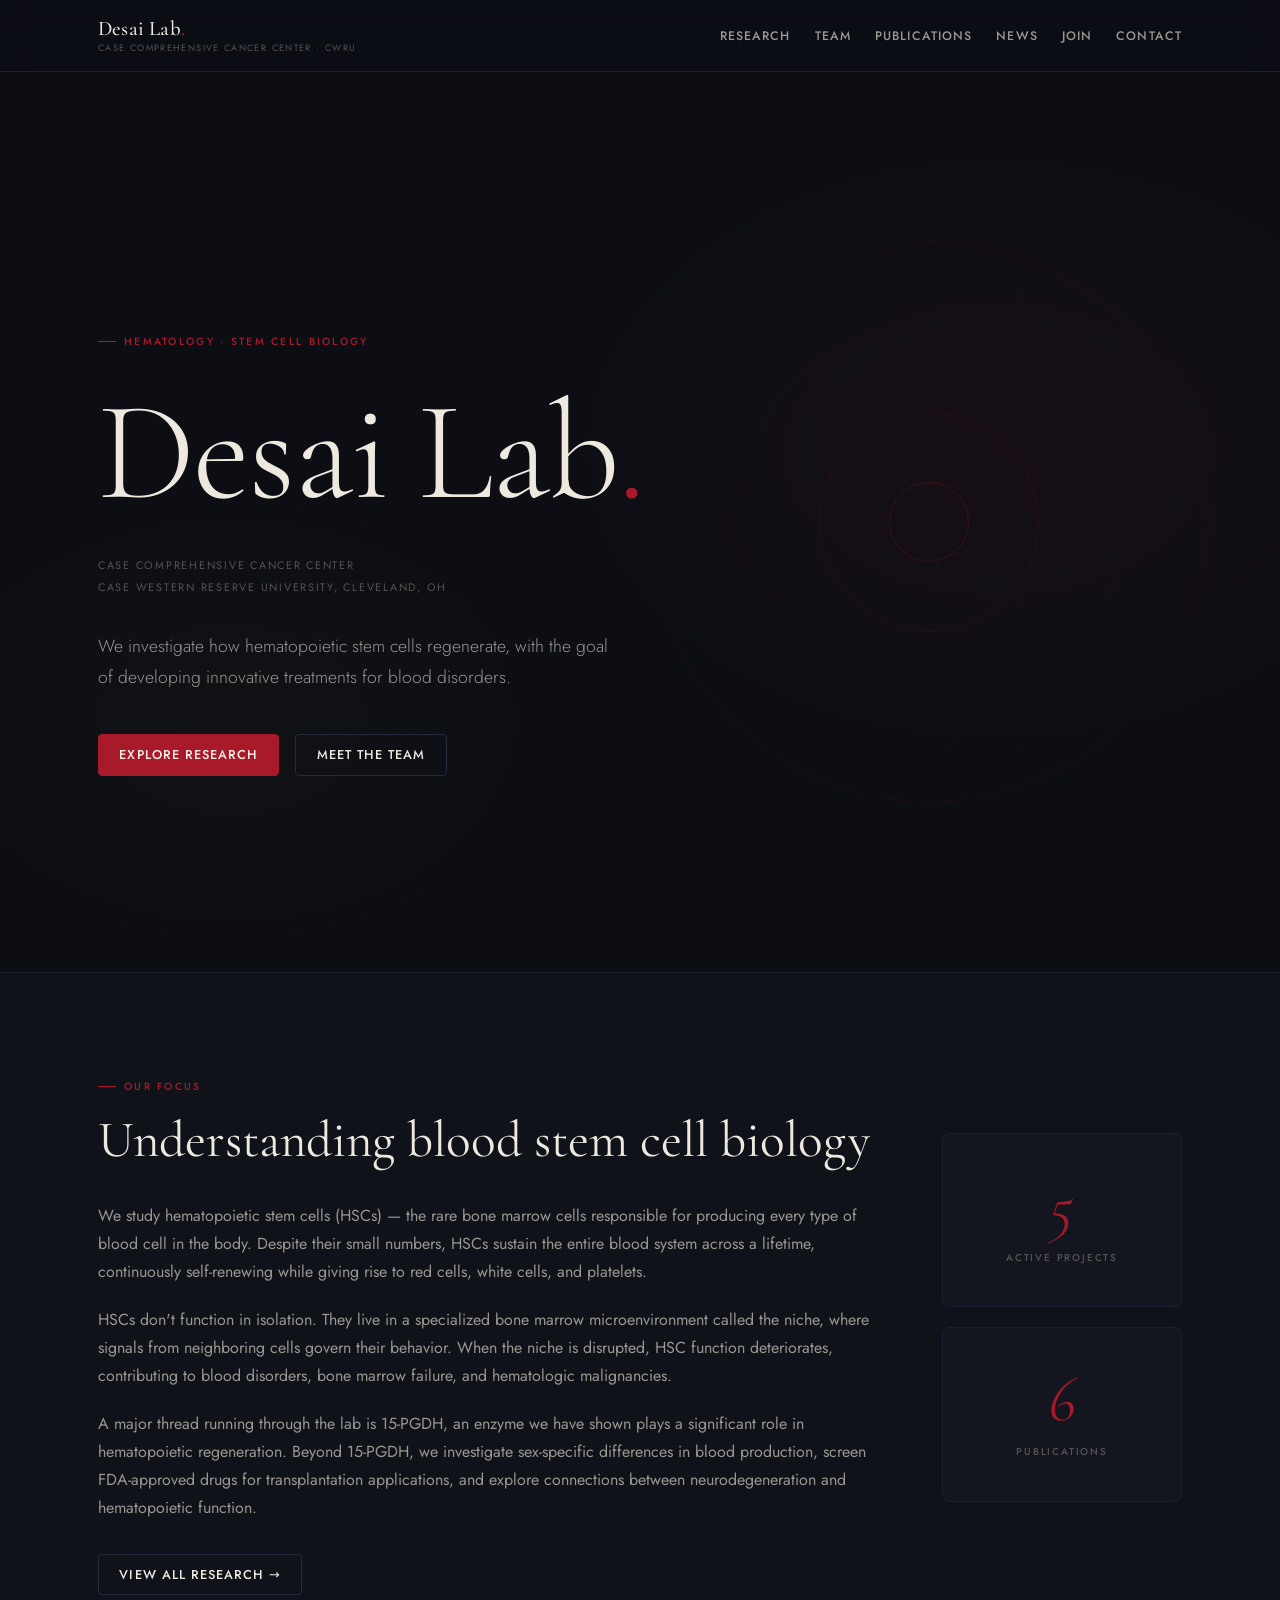
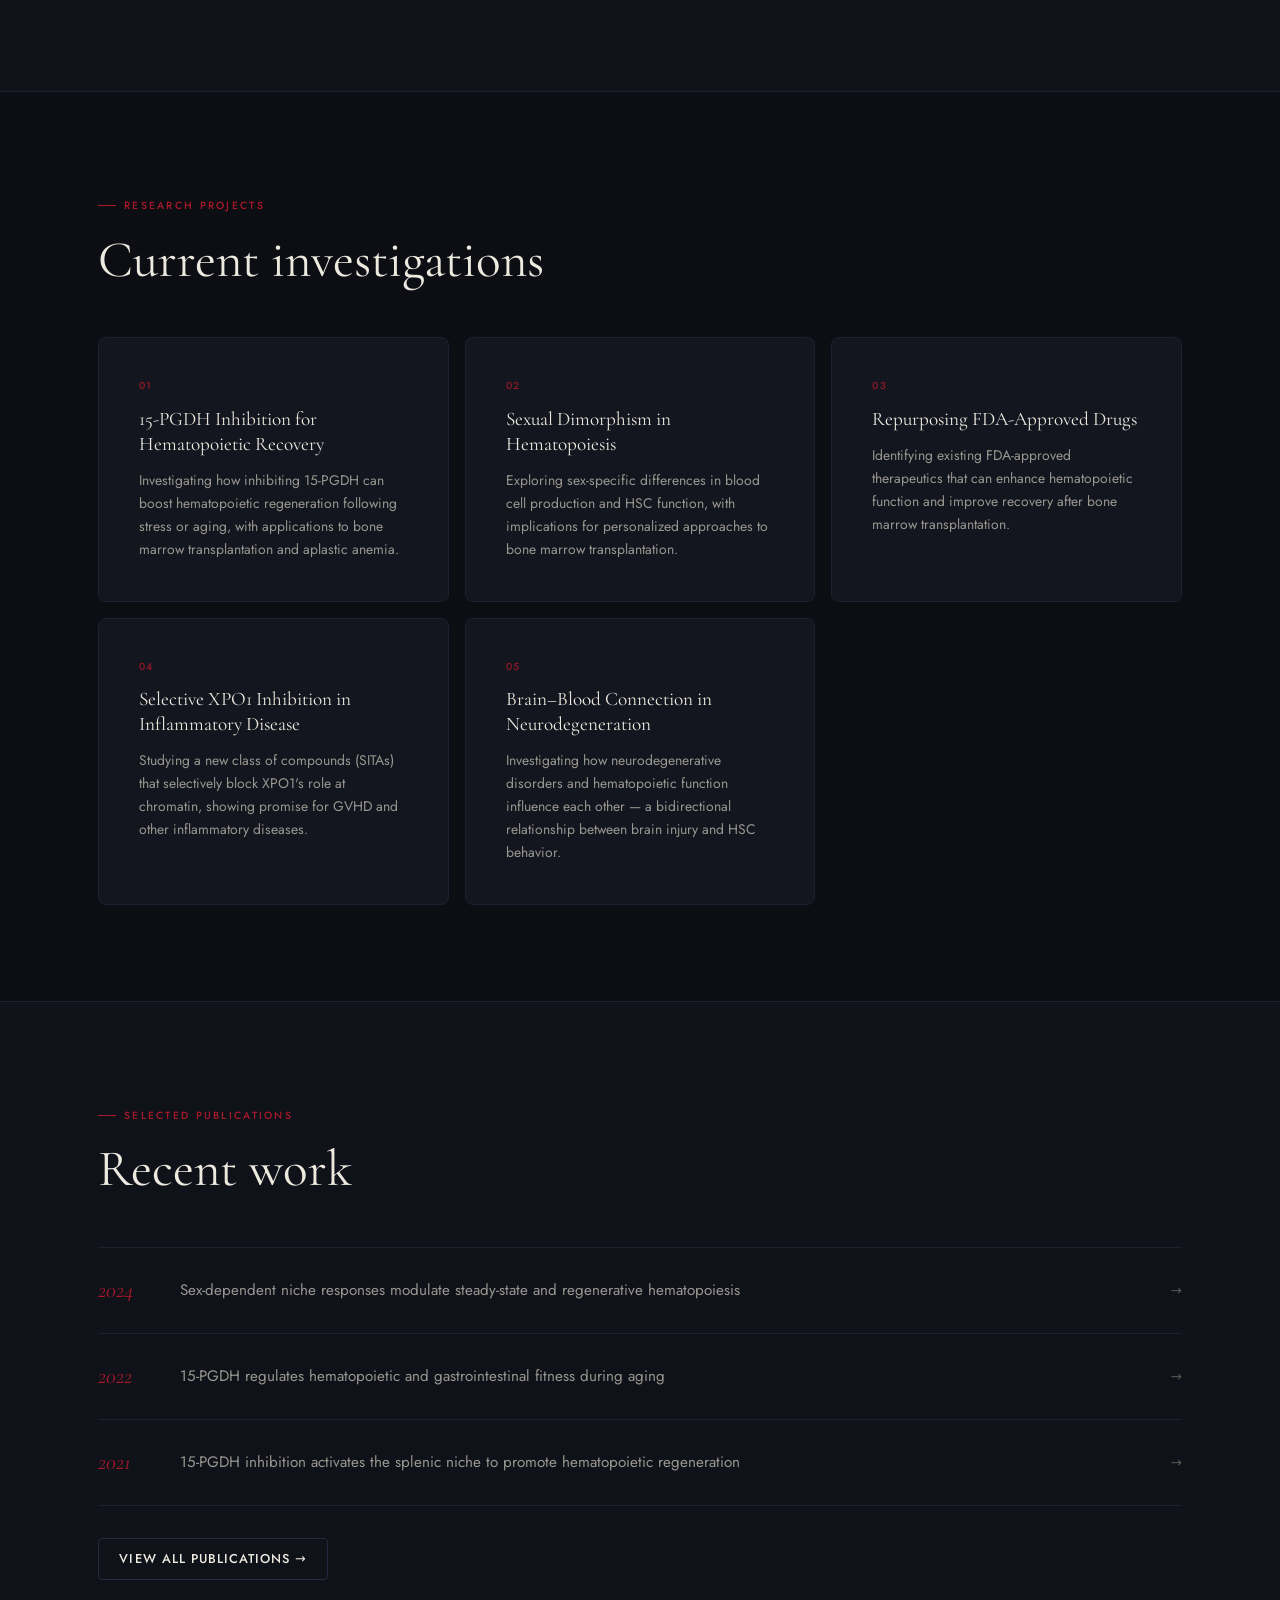
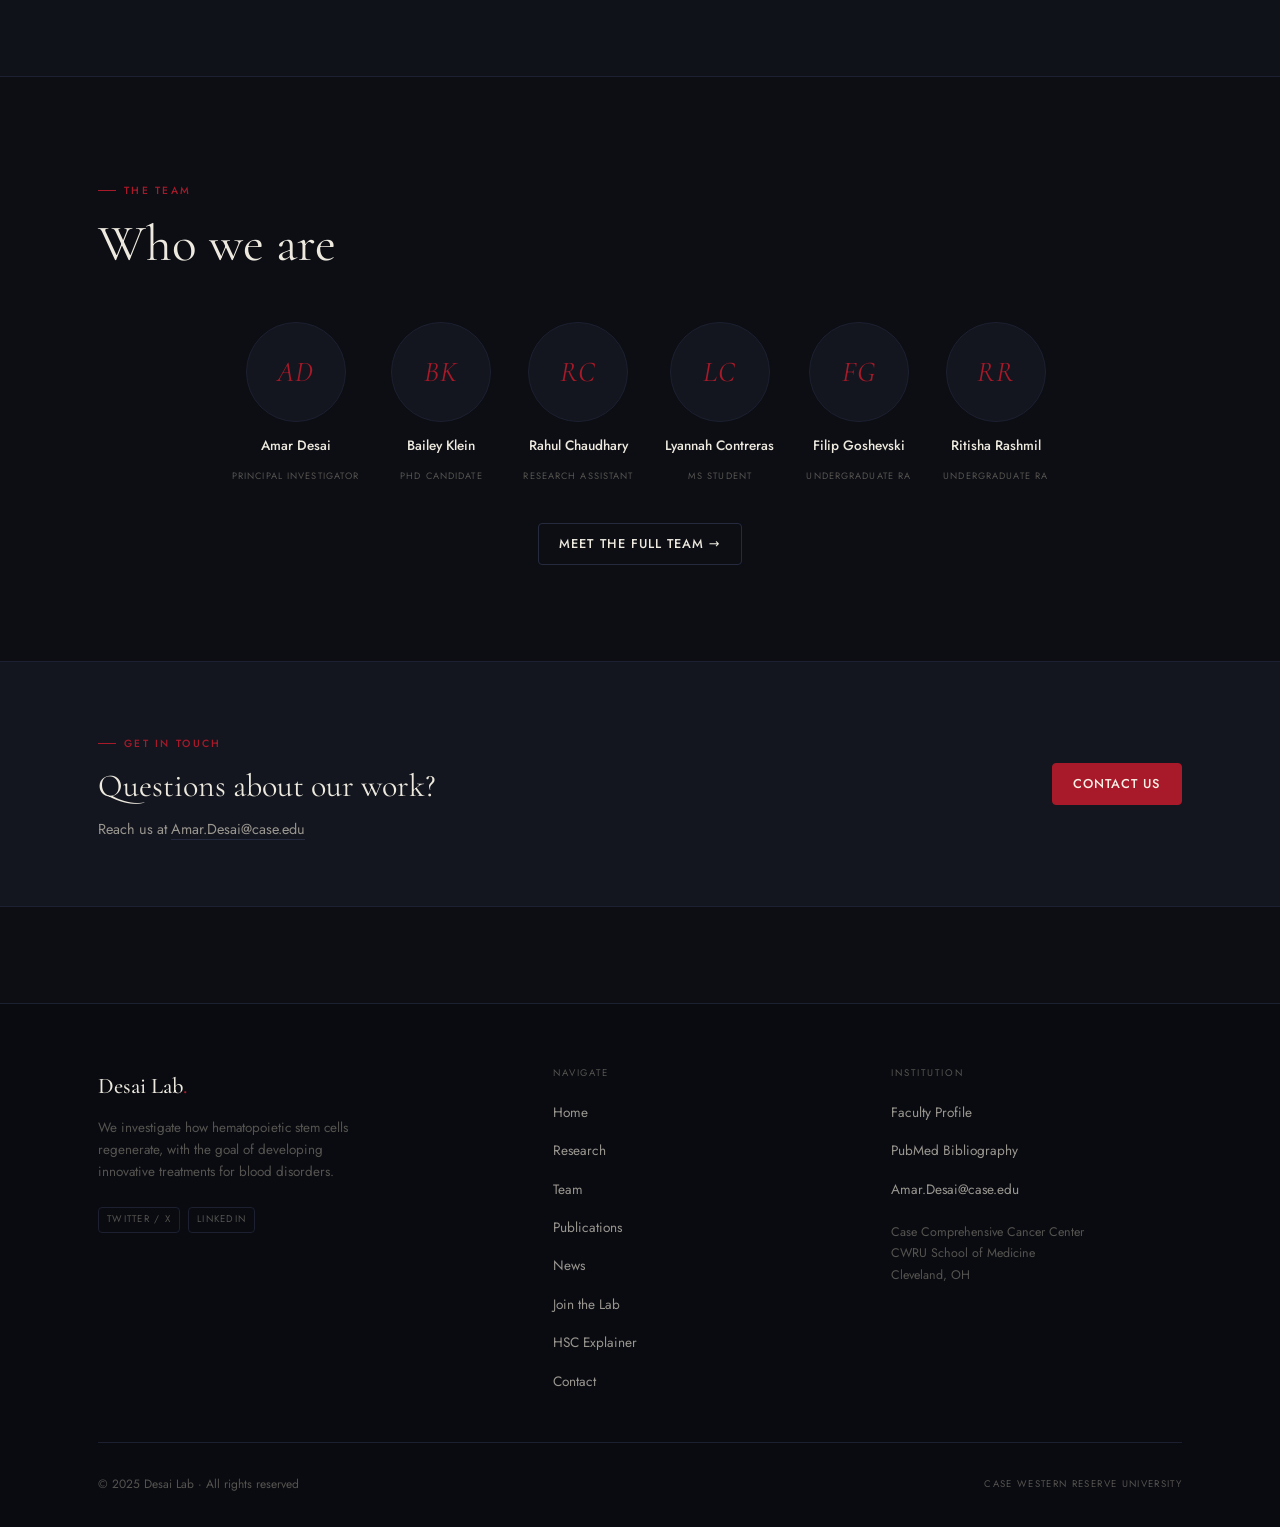
==== index.html @ 51223d7a "Add files via upload" ====
<!DOCTYPE html>
<html lang="en">
<head>
  <meta charset="UTF-8">
  <meta name="viewport" content="width=device-width, initial-scale=1.0">
  <title>Desai Lab — Case Western Reserve University</title>
  <meta name="description" content="We investigate how hematopoietic stem cells regenerate, with the goal of developing innovative treatments for blood disorders. Desai Lab, Case Western Reserve University.">
  <link rel="preconnect" href="https://fonts.googleapis.com">
  <link rel="preconnect" href="https://fonts.gstatic.com" crossorigin>
  <link rel="stylesheet" href="https://fonts.googleapis.com/css2?family=Cormorant+Garamond:ital,wght@0,300;0,400;0,500;0,600;1,300;1,400;1,600&family=Jost:wght@300;400;500;600&display=swap">
  <link rel="stylesheet" href="css/base.css">
  <link rel="stylesheet" href="css/layout.css">
  <link rel="stylesheet" href="css/home.css">
</head>
<body>

  <!-- NAVIGATION -->
  <nav class="nav" role="navigation" aria-label="Main navigation">
    <div class="nav-inner">
      <a href="index.html" class="nav-logo" aria-label="Desai Lab home">
        <span class="nav-logo-name">Desai Lab<span class="dot">.</span></span>
        <span class="nav-logo-sub">Case Comprehensive Cancer Center · CWRU</span>
      </a>
      <button class="nav-hamburger" aria-label="Toggle navigation menu" aria-expanded="false">
        <span></span>
        <span></span>
        <span></span>
      </button>
      <ul class="nav-menu" role="list">
        <li><a href="research.html" class="nav-link">Research</a></li>
        <li><a href="team.html" class="nav-link">Team</a></li>
        <li><a href="publications.html" class="nav-link">Publications</a></li>
        <li><a href="news.html" class="nav-link">News</a></li>
        <li><a href="join.html" class="nav-link">Join</a></li>
        <li><a href="contact.html" class="nav-link">Contact</a></li>
      </ul>
    </div>
  </nav>

  <main class="page-main">

    <!-- HERO -->
    <section class="hero" aria-label="Lab introduction">
      <div class="hero-rings" aria-hidden="true">
        <div class="hero-ring hero-ring--1"></div>
        <div class="hero-ring hero-ring--2"></div>
        <div class="hero-ring hero-ring--3"></div>
        <div class="hero-ring hero-ring--4"></div>
      </div>
      <div class="container">
        <div class="hero-content">
          <div class="hero-eyebrow">Hematology · Stem Cell Biology</div>
          <h1 class="hero-title">
            Desai Lab<span class="dot">.</span>
          </h1>
          <p class="hero-affil">
            Case Comprehensive Cancer Center<br>
            Case Western Reserve University, Cleveland, OH
          </p>
          <p class="hero-tagline">
            We investigate how hematopoietic stem cells regenerate, with the goal of developing innovative treatments for blood disorders.
          </p>
          <div class="hero-ctas">
            <a href="research.html" class="btn btn--primary">Explore Research</a>
            <a href="team.html" class="btn btn--ghost">Meet the Team</a>
          </div>
        </div>
      </div>
    </section>

    <!-- RESEARCH OVERVIEW -->
    <section class="section overview">
      <div class="container">
        <div class="overview-inner">
          <div class="overview-text">
            <div class="label reveal">Our Focus</div>
            <h2 class="reveal">Understanding blood stem cell biology</h2>
            <div class="overview-body">
              <p class="reveal">We study hematopoietic stem cells (HSCs) — the rare bone marrow cells responsible for producing every type of blood cell in the body. Despite their small numbers, HSCs sustain the entire blood system across a lifetime, continuously self-renewing while giving rise to red cells, white cells, and platelets.</p>
              <p class="reveal">HSCs don't function in isolation. They live in a specialized bone marrow microenvironment called the niche, where signals from neighboring cells govern their behavior. When the niche is disrupted, HSC function deteriorates, contributing to blood disorders, bone marrow failure, and hematologic malignancies.</p>
              <p class="reveal">A major thread running through the lab is 15-PGDH, an enzyme we have shown plays a significant role in hematopoietic regeneration. Beyond 15-PGDH, we investigate sex-specific differences in blood production, screen FDA-approved drugs for transplantation applications, and explore connections between neurodegeneration and hematopoietic function.</p>
            </div>
            <div class="overview-cta reveal">
              <a href="research.html" class="btn btn--ghost">View all research →</a>
            </div>
          </div>
          <div class="overview-stats">
            <div class="stat-block reveal">
              <span class="stat-num">5</span>
              <span class="stat-label">Active Projects</span>
            </div>
            <div class="stat-block reveal">
              <span class="stat-num">6</span>
              <span class="stat-label">Publications</span>
            </div>
          </div>
        </div>
      </div>
    </section>

    <!-- PROJECTS GRID -->
    <section class="section">
      <div class="container">
        <div class="section-head reveal">
          <div class="label">Research Projects</div>
          <h2>Current investigations</h2>
        </div>
        <div class="projects-grid reveal-stagger">
          <a href="research.html#project-1" class="card project-card reveal">
            <div class="num-label">01</div>
            <h3>15-PGDH Inhibition for Hematopoietic Recovery</h3>
            <p>Investigating how inhibiting 15-PGDH can boost hematopoietic regeneration following stress or aging, with applications to bone marrow transplantation and aplastic anemia.</p>
          </a>
          <a href="research.html#project-2" class="card project-card reveal">
            <div class="num-label">02</div>
            <h3>Sexual Dimorphism in Hematopoiesis</h3>
            <p>Exploring sex-specific differences in blood cell production and HSC function, with implications for personalized approaches to bone marrow transplantation.</p>
          </a>
          <a href="research.html#project-3" class="card project-card reveal">
            <div class="num-label">03</div>
            <h3>Repurposing FDA-Approved Drugs</h3>
            <p>Identifying existing FDA-approved therapeutics that can enhance hematopoietic function and improve recovery after bone marrow transplantation.</p>
          </a>
          <a href="research.html#project-4" class="card project-card reveal">
            <div class="num-label">04</div>
            <h3>Selective XPO1 Inhibition in Inflammatory Disease</h3>
            <p>Studying a new class of compounds (SITAs) that selectively block XPO1's role at chromatin, showing promise for GVHD and other inflammatory diseases.</p>
          </a>
          <a href="research.html#project-5" class="card project-card reveal">
            <div class="num-label">05</div>
            <h3>Brain–Blood Connection in Neurodegeneration</h3>
            <p>Investigating how neurodegenerative disorders and hematopoietic function influence each other — a bidirectional relationship between brain injury and HSC behavior.</p>
          </a>
        </div>
      </div>
    </section>

    <!-- PUBLICATIONS TEASER -->
    <section class="section pubs-teaser">
      <div class="container">
        <div class="section-head reveal">
          <div class="label">Selected Publications</div>
          <h2>Recent work</h2>
        </div>
        <div class="pub-list reveal">
          <a href="https://pubmed.ncbi.nlm.nih.gov/38848877/" class="pub-item" target="_blank" rel="noopener noreferrer">
            <span class="pub-year">2024</span>
            <span class="pub-title">Sex-dependent niche responses modulate steady-state and regenerative hematopoiesis</span>
            <span class="pub-arrow">→</span>
          </a>
          <a href="https://pubmed.ncbi.nlm.nih.gov/35587945/" class="pub-item" target="_blank" rel="noopener noreferrer">
            <span class="pub-year">2022</span>
            <span class="pub-title">15-PGDH regulates hematopoietic and gastrointestinal fitness during aging</span>
            <span class="pub-arrow">→</span>
          </a>
          <a href="https://pubmed.ncbi.nlm.nih.gov/33600377/" class="pub-item" target="_blank" rel="noopener noreferrer">
            <span class="pub-year">2021</span>
            <span class="pub-title">15-PGDH inhibition activates the splenic niche to promote hematopoietic regeneration</span>
            <span class="pub-arrow">→</span>
          </a>
        </div>
        <div class="pubs-footer reveal">
          <a href="publications.html" class="btn btn--ghost">View all publications →</a>
        </div>
      </div>
    </section>

    <!-- TEAM PREVIEW -->
    <section class="section">
      <div class="container">
        <div class="section-head reveal">
          <div class="label">The Team</div>
          <h2>Who we are</h2>
        </div>
        <div class="team-avatars reveal-stagger">
          <a href="team.html" class="team-avatar-item reveal">
            <div class="avatar avatar--md">
              <img src="images/amar_desai_headshot.jpg" alt="Amar Desai" class="avatar-img" loading="lazy">
              <span class="avatar-fallback">AD</span>
            </div>
            <span class="team-avatar-name">Amar Desai</span>
            <span class="team-avatar-role">Principal Investigator</span>
          </a>
          <a href="team.html" class="team-avatar-item reveal">
            <div class="avatar avatar--md">
              <img src="images/bailey_klein_headshot.jpg" alt="Bailey Klein" class="avatar-img" loading="lazy">
              <span class="avatar-fallback">BK</span>
            </div>
            <span class="team-avatar-name">Bailey Klein</span>
            <span class="team-avatar-role">PhD Candidate</span>
          </a>
          <a href="team.html" class="team-avatar-item reveal">
            <div class="avatar avatar--md">
              <img src="images/rahul_chaudhary_headshot.jpg" alt="Rahul Chaudhary" class="avatar-img" loading="lazy">
              <span class="avatar-fallback">RC</span>
            </div>
            <span class="team-avatar-name">Rahul Chaudhary</span>
            <span class="team-avatar-role">Research Assistant</span>
          </a>
          <a href="team.html" class="team-avatar-item reveal">
            <div class="avatar avatar--md">
              <img src="images/lyannah_contreras_headshot.jpg" alt="Lyannah Contreras" class="avatar-img" loading="lazy">
              <span class="avatar-fallback">LC</span>
            </div>
            <span class="team-avatar-name">Lyannah Contreras</span>
            <span class="team-avatar-role">MS Student</span>
          </a>
          <a href="team.html" class="team-avatar-item reveal">
            <div class="avatar avatar--md">
              <img src="images/filip_goshevski_headshot.jpg" alt="Filip Goshevski" class="avatar-img" loading="lazy">
              <span class="avatar-fallback">FG</span>
            </div>
            <span class="team-avatar-name">Filip Goshevski</span>
            <span class="team-avatar-role">Undergraduate RA</span>
          </a>
          <a href="team.html" class="team-avatar-item reveal">
            <div class="avatar avatar--md">
              <img src="images/ritisha_rashmil_headshot.jpg" alt="Ritisha Rashmil" class="avatar-img" loading="lazy">
              <span class="avatar-fallback">RR</span>
            </div>
            <span class="team-avatar-name">Ritisha Rashmil</span>
            <span class="team-avatar-role">Undergraduate RA</span>
          </a>
        </div>
        <div class="team-footer reveal">
          <a href="team.html" class="btn btn--ghost">Meet the full team →</a>
        </div>
      </div>
    </section>

    <!-- CONTACT STRIP -->
    <section class="contact-strip">
      <div class="container">
        <div class="contact-strip-inner reveal">
          <div class="contact-strip-text">
            <div class="label">Get in Touch</div>
            <h3>Questions about our work?</h3>
            <p>Reach us at <a href="mailto:Amar.Desai@case.edu" class="link">Amar.Desai@case.edu</a></p>
          </div>
          <a href="contact.html" class="btn btn--primary">Contact Us</a>
        </div>
      </div>
    </section>

  </main>

  <!-- FOOTER -->
  <footer class="footer">
    <div class="container">
      <div class="footer-grid">
        <div>
          <div class="footer-logo-name">Desai Lab<span class="dot">.</span></div>
          <p class="footer-tagline">We investigate how hematopoietic stem cells regenerate, with the goal of developing innovative treatments for blood disorders.</p>
          <div class="footer-social">
            <a href="https://twitter.com/desailabcwru" class="social-btn" target="_blank" rel="noopener noreferrer">Twitter / X</a>
            <a href="https://www.linkedin.com/in/amar-desai1986/" class="social-btn" target="_blank" rel="noopener noreferrer">LinkedIn</a>
          </div>
        </div>
        <div class="footer-section">
          <h4>Navigate</h4>
          <ul class="footer-links">
            <li><a href="index.html" class="footer-link">Home</a></li>
            <li><a href="research.html" class="footer-link">Research</a></li>
            <li><a href="team.html" class="footer-link">Team</a></li>
            <li><a href="publications.html" class="footer-link">Publications</a></li>
            <li><a href="news.html" class="footer-link">News</a></li>
            <li><a href="join.html" class="footer-link">Join the Lab</a></li>
            <li><a href="hsc-explainer.html" class="footer-link">HSC Explainer</a></li>
            <li><a href="contact.html" class="footer-link">Contact</a></li>
          </ul>
        </div>
        <div class="footer-section">
          <h4>Institution</h4>
          <ul class="footer-links">
            <li><a href="https://case.edu/cancer/members/member-directory/amar-desai" class="footer-link" target="_blank" rel="noopener noreferrer">Faculty Profile</a></li>
            <li><a href="https://www.ncbi.nlm.nih.gov/myncbi/amar.desai.1/bibliography/public/" class="footer-link" target="_blank" rel="noopener noreferrer">PubMed Bibliography</a></li>
            <li><a href="mailto:Amar.Desai@case.edu" class="footer-link">Amar.Desai@case.edu</a></li>
          </ul>
          <address class="footer-address">
            Case Comprehensive Cancer Center<br>
            CWRU School of Medicine<br>
            Cleveland, OH
          </address>
        </div>
      </div>
      <div class="footer-bottom">
        <span class="footer-copy">© 2025 Desai Lab · All rights reserved</span>
        <span class="footer-cwru">Case Western Reserve University</span>
      </div>
    </div>
  </footer>

  <script src="js/nav.js"></script>
  <script src="js/animations.js"></script>
</body>
</html>
---- css/base.css ----
/*
 * base.css — Design tokens, reset, typography, shared components
 * Desai Lab · Case Western Reserve University
 */

/* ===== DESIGN TOKENS ===== */

:root {
  /* Backgrounds */
  --bg:              #0C0E14;
  --bg-alt:          #0F1219;
  --bg-card:         #13161E;
  --bg-card-hover:   #171B26;

  /* Borders */
  --border:          #1C2030;
  --border-mid:      #252A3E;
  --border-light:    rgba(255, 255, 255, 0.05);

  /* Accent: deep crimson */
  --accent:          #A8192A;
  --accent-bright:   #C2243A;
  --accent-dim:      rgba(168, 25, 42, 0.10);
  --accent-glow:     rgba(168, 25, 42, 0.18);

  /* Secondary: warm gold */
  --gold:            #B89045;
  --gold-dim:        rgba(184, 144, 69, 0.10);

  /* Text */
  --text:            #EDE9DF;
  --text-secondary:  #9A9690;
  --text-muted:      #565450;
  --text-on-accent:  #FAF0E6;

  /* Typography */
  --font-display: 'Cormorant Garamond', 'Georgia', serif;
  --font-body:    'Jost', system-ui, -apple-system, sans-serif;
  --font-mono:    'Jost', system-ui, -apple-system, sans-serif;

  /* Spacing scale */
  --sp-1:  0.25rem;
  --sp-2:  0.5rem;
  --sp-3:  0.75rem;
  --sp-4:  1rem;
  --sp-5:  1.25rem;
  --sp-6:  1.5rem;
  --sp-8:  2rem;
  --sp-10: 2.5rem;
  --sp-12: 3rem;
  --sp-16: 4rem;
  --sp-20: 5rem;
  --sp-24: 6rem;
  --sp-32: 8rem;

  /* Layout */
  --nav-h:        72px;
  --max-w:        1180px;
  --max-w-narrow: 800px;
  --max-w-text:   680px;
  --side-pad:     clamp(1.25rem, 5vw, 3rem);

  /* Radii */
  --r-sm: 4px;
  --r:    8px;
  --r-lg: 16px;

  /* Transitions */
  --ease:      0.22s cubic-bezier(0.4, 0, 0.2, 1);
  --ease-slow: 0.48s cubic-bezier(0.4, 0, 0.2, 1);
}


/* ===== CSS RESET ===== */

*, *::before, *::after {
  box-sizing: border-box;
  margin: 0;
  padding: 0;
}

html {
  font-size: 16px;
  -webkit-text-size-adjust: 100%;
  scroll-behavior: smooth;
}

body {
  font-family: var(--font-body);
  font-weight: 400;
  font-size: 1rem;
  line-height: 1.65;
  color: var(--text);
  background-color: var(--bg);
  -webkit-font-smoothing: antialiased;
  -moz-osx-font-smoothing: grayscale;
  overflow-x: hidden;
}

body.nav-open {
  overflow: hidden;
}

img {
  max-width: 100%;
  display: block;
}

a {
  color: inherit;
  text-decoration: none;
}

ul, ol {
  list-style: none;
}

button {
  font-family: inherit;
  border: none;
  background: none;
  cursor: pointer;
}


/* ===== TYPOGRAPHY ===== */

h1, h2, h3, h4, h5, h6 {
  font-family: var(--font-display);
  font-weight: 400;
  line-height: 1.15;
  color: var(--text);
}

p {
  line-height: 1.75;
  color: var(--text-secondary);
}

strong {
  color: var(--text);
  font-weight: 600;
}

:focus-visible {
  outline: 2px solid var(--accent);
  outline-offset: 3px;
  border-radius: var(--r-sm);
}


/* ===== LAYOUT ===== */

.container {
  width: 100%;
  max-width: var(--max-w);
  margin: 0 auto;
  padding: 0 var(--side-pad);
}

.container--narrow {
  max-width: var(--max-w-narrow);
}

.container--text {
  max-width: var(--max-w-text);
}

.page-main {
  padding-top: var(--nav-h);
}

.section {
  padding: var(--sp-24) 0;
}

.section--sm {
  padding: var(--sp-16) 0;
}

.section--lg {
  padding: var(--sp-32) 0;
}

.section-head {
  margin-bottom: var(--sp-12);
}

.section-head h2 {
  font-size: clamp(2rem, 4.5vw, 3.2rem);
  margin-bottom: var(--sp-4);
}

.section-head p {
  font-size: 1.05rem;
  max-width: var(--max-w-text);
}

.divider {
  width: 100%;
  height: 1px;
  background: var(--border);
}


/* ===== SHARED COMPONENTS ===== */

/* Section label (uppercase category tag) */
.label {
  display: inline-flex;
  align-items: center;
  gap: var(--sp-2);
  font-family: var(--font-body);
  font-size: 0.65rem;
  font-weight: 500;
  letter-spacing: 0.22em;
  text-transform: uppercase;
  color: var(--accent);
  margin-bottom: var(--sp-4);
}

.label::before {
  content: '';
  display: inline-block;
  width: 18px;
  height: 1px;
  background: currentColor;
  flex-shrink: 0;
}

/* Numeric label (01, 02 ...) */
.num-label {
  font-family: var(--font-body);
  font-size: 0.63rem;
  font-weight: 500;
  letter-spacing: 0.12em;
  color: var(--accent);
  margin-bottom: var(--sp-3);
  opacity: 0.85;
}

/* Buttons */
.btn {
  display: inline-flex;
  align-items: center;
  gap: var(--sp-2);
  padding: 0.72em 1.6em;
  font-family: var(--font-body);
  font-size: 0.8rem;
  font-weight: 500;
  letter-spacing: 0.08em;
  text-transform: uppercase;
  border-radius: var(--r-sm);
  transition: all var(--ease);
  white-space: nowrap;
  cursor: pointer;
  border: 1px solid transparent;
}

.btn--primary {
  background: var(--accent);
  color: var(--text-on-accent);
  border-color: var(--accent);
}

.btn--primary:hover {
  background: var(--accent-bright);
  border-color: var(--accent-bright);
}

.btn--ghost {
  background: transparent;
  color: var(--text);
  border-color: var(--border-mid);
}

.btn--ghost:hover {
  border-color: var(--accent);
  background: var(--accent-dim);
}

/* Cards */
.card {
  background: var(--bg-card);
  border: 1px solid var(--border);
  border-radius: var(--r);
  padding: var(--sp-8);
  transition: border-color var(--ease), background var(--ease);
}

.card:hover {
  border-color: var(--border-mid);
  background: var(--bg-card-hover);
}

/* Technique / keyword tags */
.tags {
  display: flex;
  flex-wrap: wrap;
  gap: var(--sp-2);
  margin-top: var(--sp-4);
}

.tag {
  font-family: var(--font-body);
  font-size: 0.62rem;
  font-weight: 400;
  letter-spacing: 0.04em;
  color: var(--text-muted);
  background: var(--bg);
  border: 1px solid var(--border);
  border-radius: var(--r-sm);
  padding: 0.3em 0.65em;
  white-space: nowrap;
}

/* Inline hyperlink style */
.link {
  color: var(--text-secondary);
  border-bottom: 1px solid var(--border-mid);
  transition: color var(--ease), border-color var(--ease);
}

.link:hover {
  color: var(--text);
  border-color: var(--accent);
}

/* External link icon */
.link-ext::after {
  content: ' ↗';
  font-size: 0.8em;
  opacity: 0.6;
}

/* Avatar component */
.avatar {
  position: relative;
  border-radius: 50%;
  overflow: hidden;
  background: var(--bg-card);
  border: 1px solid var(--border);
  flex-shrink: 0;
  transition: border-color var(--ease), transform var(--ease);
  display: flex;
  align-items: center;
  justify-content: center;
}

.avatar:hover {
  border-color: var(--accent);
}

.avatar-img {
  position: absolute;
  inset: 0;
  width: 100%;
  height: 100%;
  object-fit: cover;
  object-position: center top;
}

.avatar-fallback {
  font-family: var(--font-display);
  font-style: italic;
  color: var(--accent);
  display: flex;
  align-items: center;
  justify-content: center;
  width: 100%;
  height: 100%;
  pointer-events: none;
  letter-spacing: 0.04em;
  user-select: none;
}

.avatar--sm  { width: 56px;  height: 56px;  }
.avatar--md  { width: 100px; height: 100px; }
.avatar--lg  { width: 140px; height: 140px; }
.avatar--xl  { width: 180px; height: 180px; }

.avatar--sm  .avatar-fallback { font-size: 1.1rem; }
.avatar--md  .avatar-fallback { font-size: 1.8rem; }
.avatar--lg  .avatar-fallback { font-size: 2.4rem; }
.avatar--xl  .avatar-fallback { font-size: 3rem;   }

/* Page inner header */
.page-header {
  padding: calc(var(--nav-h) + var(--sp-16)) 0 var(--sp-12);
  border-bottom: 1px solid var(--border);
  margin-bottom: var(--sp-20);
  position: relative;
  overflow: hidden;
  background:
    radial-gradient(ellipse 60% 80% at 90% 50%, rgba(168, 25, 42, 0.05) 0%, transparent 70%),
    var(--bg);
}

.page-header::after {
  content: '';
  position: absolute;
  top: 50%;
  right: -80px;
  width: 320px;
  height: 320px;
  border-radius: 50%;
  border: 1px solid rgba(168, 25, 42, 0.08);
  transform: translateY(-50%);
  pointer-events: none;
}

.page-header .container {
  display: grid;
  grid-template-columns: 1fr minmax(0, 440px);
  column-gap: var(--sp-16);
}

.page-header .label {
  grid-column: 1 / -1;
}

.page-header h1 {
  font-size: clamp(2.8rem, 6.5vw, 5.5rem);
  margin-bottom: 0;
  align-self: end;
}

.page-header p {
  font-size: 1.05rem;
  max-width: none;
  align-self: end;
  padding-bottom: 0.2em;
}


/* ===== SCROLL REVEAL ===== */

.reveal {
  opacity: 0;
  transform: translateY(22px);
  transition: opacity var(--ease-slow), transform var(--ease-slow);
}

.reveal.visible {
  opacity: 1;
  transform: translateY(0);
}

.reveal-stagger > *:nth-child(1) { transition-delay: 0.04s; }
.reveal-stagger > *:nth-child(2) { transition-delay: 0.10s; }
.reveal-stagger > *:nth-child(3) { transition-delay: 0.16s; }
.reveal-stagger > *:nth-child(4) { transition-delay: 0.22s; }
.reveal-stagger > *:nth-child(5) { transition-delay: 0.28s; }
.reveal-stagger > *:nth-child(6) { transition-delay: 0.34s; }


/* ===== RESPONSIVE ===== */

@media (max-width: 768px) {
  :root {
    --sp-24: 4.5rem;
    --sp-32: 6rem;
  }

  .section {
    padding: var(--sp-16) 0;
  }

  .section--lg {
    padding: var(--sp-20) 0;
  }

  .page-header {
    padding: calc(var(--nav-h) + var(--sp-10)) 0 var(--sp-10);
    margin-bottom: var(--sp-12);
  }

  .page-header .container {
    grid-template-columns: 1fr;
  }

  .page-header h1 {
    font-size: clamp(2.4rem, 6vw, 4rem);
    margin-bottom: var(--sp-4);
    align-self: auto;
  }

  .page-header p {
    align-self: auto;
    padding-bottom: 0;
  }
}
---- css/layout.css ----
/*
 * layout.css — Navigation, footer
 * Desai Lab · Case Western Reserve University
 */

/* ===== NAVIGATION ===== */

.nav {
  position: fixed;
  top: 0;
  left: 0;
  right: 0;
  z-index: 100;
  height: var(--nav-h);
  display: flex;
  align-items: center;
  background: rgba(12, 14, 20, 0.85);
  backdrop-filter: blur(14px);
  -webkit-backdrop-filter: blur(14px);
  border-bottom: 1px solid var(--border);
  transition: background var(--ease);
}

.nav-inner {
  display: flex;
  align-items: center;
  justify-content: space-between;
  width: 100%;
  max-width: var(--max-w);
  margin: 0 auto;
  padding: 0 var(--side-pad);
}

/* Logo */
.nav-logo {
  display: flex;
  flex-direction: column;
  gap: 3px;
  text-decoration: none;
  flex-shrink: 0;
}

.nav-logo-name {
  font-family: var(--font-display);
  font-size: 1.3rem;
  font-weight: 500;
  color: var(--text);
  line-height: 1;
  letter-spacing: 0.01em;
}

.nav-logo-name .dot {
  color: var(--accent);
}

.nav-logo-sub {
  font-family: var(--font-mono);
  font-size: 0.57rem;
  letter-spacing: 0.15em;
  text-transform: uppercase;
  color: var(--text-muted);
  line-height: 1;
}

/* Navigation links */
.nav-menu {
  display: flex;
  align-items: center;
  gap: var(--sp-6);
}

.nav-link {
  font-family: var(--font-body);
  font-size: 0.77rem;
  font-weight: 500;
  letter-spacing: 0.09em;
  text-transform: uppercase;
  color: var(--text-secondary);
  text-decoration: none;
  transition: color var(--ease);
  position: relative;
  padding-bottom: 2px;
}

.nav-link::after {
  content: '';
  position: absolute;
  bottom: -2px;
  left: 0;
  right: 0;
  height: 1px;
  background: var(--accent);
  transform: scaleX(0);
  transition: transform var(--ease);
  transform-origin: left center;
}

.nav-link:hover,
.nav-link[aria-current="page"] {
  color: var(--text);
}

.nav-link:hover::after,
.nav-link[aria-current="page"]::after {
  transform: scaleX(1);
}

/* Hamburger button */
.nav-hamburger {
  display: none;
  flex-direction: column;
  justify-content: center;
  gap: 5px;
  width: 30px;
  height: 30px;
  cursor: pointer;
  background: none;
  border: none;
  padding: 2px;
  flex-shrink: 0;
}

.nav-hamburger span {
  display: block;
  width: 100%;
  height: 1px;
  background: var(--text);
  transition: all var(--ease);
  transform-origin: center;
}

.nav-hamburger[aria-expanded="true"] span:nth-child(1) {
  transform: translateY(6px) rotate(45deg);
}
.nav-hamburger[aria-expanded="true"] span:nth-child(2) {
  opacity: 0;
  transform: scaleX(0);
}
.nav-hamburger[aria-expanded="true"] span:nth-child(3) {
  transform: translateY(-6px) rotate(-45deg);
}

/* Mobile menu */
@media (max-width: 920px) {
  .nav-hamburger {
    display: flex;
  }

  .nav-menu {
    position: fixed;
    top: var(--nav-h);
    left: 0;
    right: 0;
    bottom: 0;
    background: rgba(12, 14, 20, 0.97);
    backdrop-filter: blur(14px);
    -webkit-backdrop-filter: blur(14px);
    flex-direction: column;
    align-items: flex-start;
    justify-content: center;
    padding: var(--sp-10) var(--side-pad);
    gap: var(--sp-8);
    transform: translateX(100%);
    transition: transform var(--ease-slow);
    border-top: 1px solid var(--border);
    overflow-y: auto;
  }

  .nav-menu.open {
    transform: translateX(0);
  }

  .nav-link {
    font-size: 1.4rem;
    letter-spacing: 0.04em;
    text-transform: none;
    font-weight: 400;
  }

  .nav-link[aria-current="page"] {
    color: var(--accent);
  }
}


/* ===== FOOTER ===== */

.footer {
  background: #090B10;
  border-top: 1px solid var(--border);
  padding: var(--sp-16) 0 var(--sp-8);
  margin-top: var(--sp-24);
}

.footer-grid {
  display: grid;
  grid-template-columns: 1.4fr 1fr 1fr;
  gap: var(--sp-12);
  padding-bottom: var(--sp-12);
  border-bottom: 1px solid var(--border);
  margin-bottom: var(--sp-8);
}

.footer-logo-name {
  font-family: var(--font-display);
  font-size: 1.4rem;
  font-weight: 500;
  color: var(--text);
  margin-bottom: var(--sp-3);
}

.footer-logo-name .dot {
  color: var(--accent);
}

.footer-tagline {
  font-size: 0.84rem;
  color: var(--text-muted);
  line-height: 1.65;
  max-width: 280px;
  margin-bottom: var(--sp-6);
}

.footer-social {
  display: flex;
  gap: var(--sp-2);
  flex-wrap: wrap;
}

.social-btn {
  display: inline-flex;
  align-items: center;
  gap: var(--sp-2);
  padding: 0.4em 0.85em;
  font-family: var(--font-mono);
  font-size: 0.6rem;
  letter-spacing: 0.13em;
  text-transform: uppercase;
  color: var(--text-muted);
  border: 1px solid var(--border);
  border-radius: var(--r-sm);
  transition: all var(--ease);
  text-decoration: none;
}

.social-btn:hover {
  color: var(--text);
  border-color: var(--accent);
}

.footer-section h4 {
  font-family: var(--font-mono);
  font-size: 0.6rem;
  letter-spacing: 0.2em;
  text-transform: uppercase;
  color: var(--text-muted);
  margin-bottom: var(--sp-5);
  font-weight: 400;
}

.footer-links {
  display: flex;
  flex-direction: column;
  gap: var(--sp-3);
}

.footer-link {
  font-size: 0.85rem;
  color: var(--text-secondary);
  text-decoration: none;
  transition: color var(--ease);
}

.footer-link:hover {
  color: var(--text);
}

.footer-address {
  margin-top: var(--sp-5);
  font-size: 0.78rem;
  color: var(--text-muted);
  line-height: 1.7;
  font-style: normal;
}

.footer-bottom {
  display: flex;
  align-items: center;
  justify-content: space-between;
  gap: var(--sp-4);
}

.footer-copy {
  font-size: 0.75rem;
  color: var(--text-muted);
}

.footer-cwru {
  font-family: var(--font-mono);
  font-size: 0.6rem;
  letter-spacing: 0.14em;
  text-transform: uppercase;
  color: var(--text-muted);
}

@media (max-width: 768px) {
  .footer-grid {
    grid-template-columns: 1fr;
    gap: var(--sp-8);
  }

  .footer-bottom {
    flex-direction: column;
    align-items: flex-start;
    gap: var(--sp-2);
  }

  .footer {
    margin-top: var(--sp-16);
  }
}
---- css/home.css ----
/*
 * home.css — Home page styles
 * Desai Lab · Case Western Reserve University
 */

/* ===== HERO ===== */

.hero {
  position: relative;
  min-height: 100vh;
  display: flex;
  align-items: center;
  overflow: hidden;
  padding: calc(var(--nav-h) + var(--sp-16)) 0 var(--sp-20);
  background:
    radial-gradient(ellipse 55% 55% at 78% 42%, rgba(168, 25, 42, 0.07) 0%, transparent 68%),
    radial-gradient(ellipse 40% 40% at 18% 72%, rgba(184, 144, 69, 0.03) 0%, transparent 65%),
    var(--bg);
}

/* Decorative rings (microscopy field of view motif) */
.hero-rings {
  position: absolute;
  top: 50%;
  right: 4%;
  width: 600px;
  height: 600px;
  transform: translateY(-50%);
  pointer-events: none;
}

.hero-ring {
  position: absolute;
  top: 50%;
  left: 50%;
  border-radius: 50%;
  transform: translate(-50%, -50%);
}

@keyframes spin-cw {
  from { transform: translate(-50%, -50%) rotate(0deg); }
  to   { transform: translate(-50%, -50%) rotate(360deg); }
}

@keyframes spin-ccw {
  from { transform: translate(-50%, -50%) rotate(0deg); }
  to   { transform: translate(-50%, -50%) rotate(-360deg); }
}

.hero-ring--1 {
  width: 560px;
  height: 560px;
  border: 1px solid rgba(168, 25, 42, 0.09);
  animation: spin-cw 100s linear infinite;
}

.hero-ring--2 {
  width: 390px;
  height: 390px;
  border: 1px dashed rgba(168, 25, 42, 0.07);
  animation: spin-ccw 72s linear infinite;
}

.hero-ring--3 {
  width: 220px;
  height: 220px;
  border: 1px solid rgba(168, 25, 42, 0.13);
  animation: spin-cw 45s linear infinite;
}

.hero-ring--4 {
  width: 80px;
  height: 80px;
  border: 1px solid rgba(168, 25, 42, 0.25);
  animation: spin-ccw 22s linear infinite;
}

/* Hero content */
.hero-content {
  position: relative;
  z-index: 1;
  max-width: 900px;
}

.hero-eyebrow {
  display: inline-flex;
  align-items: center;
  gap: var(--sp-2);
  font-family: var(--font-body);
  font-size: 0.65rem;
  font-weight: 500;
  letter-spacing: 0.22em;
  text-transform: uppercase;
  color: var(--accent);
  margin-bottom: var(--sp-8);
  opacity: 0;
  animation: hero-fade-up 0.7s cubic-bezier(0.4, 0, 0.2, 1) 0.15s both;
}

.hero-eyebrow::before {
  content: '';
  display: block;
  width: 18px;
  height: 1px;
  background: currentColor;
}

.hero-title {
  font-family: var(--font-display);
  font-size: clamp(4.5rem, 11vw, 9.5rem);
  font-weight: 300;
  line-height: 1;
  color: var(--text);
  letter-spacing: -0.015em;
  margin-bottom: var(--sp-8);
  opacity: 0;
  animation: hero-fade-up 0.8s cubic-bezier(0.4, 0, 0.2, 1) 0.28s both;
}

.hero-title .dot {
  color: var(--accent);
}

.hero-affil {
  font-family: var(--font-body);
  font-size: 0.68rem;
  font-weight: 400;
  letter-spacing: 0.16em;
  text-transform: uppercase;
  color: var(--text-muted);
  line-height: 2;
  margin-bottom: var(--sp-8);
  opacity: 0;
  animation: hero-fade-up 0.7s cubic-bezier(0.4, 0, 0.2, 1) 0.5s both;
}

.hero-tagline {
  font-family: var(--font-body);
  font-size: 1.1rem;
  font-weight: 300;
  color: var(--text-secondary);
  line-height: 1.8;
  margin-bottom: var(--sp-10);
  max-width: 520px;
  opacity: 0;
  animation: hero-fade-up 0.7s cubic-bezier(0.4, 0, 0.2, 1) 0.65s both;
}

.hero-ctas {
  display: flex;
  gap: var(--sp-4);
  flex-wrap: wrap;
  opacity: 0;
  animation: hero-fade-up 0.7s cubic-bezier(0.4, 0, 0.2, 1) 0.82s both;
}

@keyframes hero-fade-up {
  from {
    opacity: 0;
    transform: translateY(20px);
  }
  to {
    opacity: 1;
    transform: translateY(0);
  }
}

@media (max-width: 768px) {
  .hero {
    min-height: 90vh;
    align-items: flex-end;
    padding-bottom: var(--sp-16);
  }

  .hero-rings {
    width: 320px;
    height: 320px;
    right: -60px;
    top: 30%;
    transform: none;
  }

  .hero-ring--1 { width: 300px; height: 300px; }
  .hero-ring--2 { width: 210px; height: 210px; }
  .hero-ring--3 { width: 120px; height: 120px; }
  .hero-ring--4 { width: 44px;  height: 44px;  }
}


/* ===== RESEARCH OVERVIEW ===== */

.overview {
  background: var(--bg-alt);
  border-top: 1px solid var(--border);
  border-bottom: 1px solid var(--border);
}

.overview-inner {
  display: grid;
  grid-template-columns: 1fr 240px;
  gap: var(--sp-16);
  align-items: start;
}

.overview-text h2 {
  font-size: clamp(2rem, 4vw, 3.2rem);
  margin-bottom: var(--sp-8);
}

.overview-body {
  display: flex;
  flex-direction: column;
  gap: var(--sp-5);
}

.overview-body p {
  font-size: 1rem;
}

.overview-cta {
  margin-top: var(--sp-8);
}

.overview-stats {
  display: flex;
  flex-direction: column;
  gap: var(--sp-5);
  padding-top: var(--sp-16);
}

.stat-block {
  background: var(--bg-card);
  border: 1px solid var(--border);
  border-radius: var(--r);
  padding: var(--sp-10) var(--sp-8);
  text-align: center;
  transition: border-color var(--ease);
}

.stat-block:hover {
  border-color: var(--border-mid);
}

.stat-num {
  display: block;
  font-family: var(--font-display);
  font-size: 4rem;
  font-weight: 300;
  color: var(--accent);
  line-height: 1;
  font-style: italic;
}

.stat-label {
  display: block;
  font-family: var(--font-body);
  font-size: 0.62rem;
  font-weight: 500;
  letter-spacing: 0.18em;
  text-transform: uppercase;
  color: var(--text-muted);
  margin-top: var(--sp-3);
}

@media (max-width: 768px) {
  .overview-inner {
    grid-template-columns: 1fr;
    gap: var(--sp-10);
  }

  .overview-stats {
    flex-direction: row;
    padding-top: 0;
  }

  .stat-block {
    flex: 1;
  }
}


/* ===== PROJECTS GRID ===== */

.projects-grid {
  display: grid;
  grid-template-columns: repeat(auto-fill, minmax(310px, 1fr));
  gap: var(--sp-4);
}

.project-card {
  display: block;
  text-decoration: none;
  padding: var(--sp-10);
}

.project-card h3 {
  font-size: 1.2rem;
  margin-bottom: var(--sp-3);
  color: var(--text);
  transition: color var(--ease);
  line-height: 1.3;
}

.project-card:hover h3 {
  color: var(--accent);
}

.project-card p {
  font-size: 0.87rem;
  line-height: 1.65;
}

.projects-footer {
  margin-top: var(--sp-10);
  text-align: center;
}


/* ===== PUBLICATIONS TEASER ===== */

.pubs-teaser {
  background: var(--bg-alt);
  border-top: 1px solid var(--border);
  border-bottom: 1px solid var(--border);
}

.pub-list {
  border-top: 1px solid var(--border);
}

.pub-item {
  display: grid;
  grid-template-columns: 58px 1fr 24px;
  align-items: center;
  gap: var(--sp-6);
  padding: var(--sp-6) 0;
  border-bottom: 1px solid var(--border);
  text-decoration: none;
  transition: padding-left var(--ease);
}

.pub-item:hover {
  padding-left: var(--sp-3);
}

.pub-year {
  font-family: var(--font-display);
  font-size: 1.4rem;
  font-weight: 400;
  color: var(--accent);
  font-style: italic;
  flex-shrink: 0;
}

.pub-title {
  font-size: 0.95rem;
  color: var(--text-secondary);
  line-height: 1.55;
  transition: color var(--ease);
}

.pub-item:hover .pub-title {
  color: var(--text);
}

.pub-arrow {
  font-size: 0.85rem;
  color: var(--text-muted);
  text-align: right;
  transition: transform var(--ease), color var(--ease);
}

.pub-item:hover .pub-arrow {
  transform: translateX(3px);
  color: var(--accent);
}

.pubs-footer {
  margin-top: var(--sp-8);
}


/* ===== TEAM PREVIEW ===== */

.team-avatars {
  display: flex;
  flex-wrap: wrap;
  gap: var(--sp-8);
  justify-content: center;
}

.team-avatar-item {
  display: flex;
  flex-direction: column;
  align-items: center;
  gap: var(--sp-3);
  text-decoration: none;
  transition: transform var(--ease);
}

.team-avatar-item:hover {
  transform: translateY(-4px);
}

.team-avatar-name {
  font-size: 0.85rem;
  font-weight: 500;
  color: var(--text);
  text-align: center;
}

.team-avatar-role {
  font-family: var(--font-mono);
  font-size: 0.58rem;
  letter-spacing: 0.12em;
  text-transform: uppercase;
  color: var(--text-muted);
  text-align: center;
}

.team-footer {
  margin-top: var(--sp-10);
  text-align: center;
}


/* ===== CONTACT STRIP ===== */

.contact-strip {
  background: var(--bg-card);
  border-top: 1px solid var(--border);
  border-bottom: 1px solid var(--border);
  padding: var(--sp-16) 0;
  margin-top: 0;
}

.contact-strip-inner {
  display: flex;
  align-items: center;
  justify-content: space-between;
  gap: var(--sp-8);
}

.contact-strip-text h3 {
  font-size: clamp(1.3rem, 2.5vw, 2rem);
  margin-bottom: var(--sp-3);
}

.contact-strip-text p {
  font-size: 0.9rem;
}

@media (max-width: 640px) {
  .contact-strip-inner {
    flex-direction: column;
    align-items: flex-start;
    gap: var(--sp-6);
  }
}
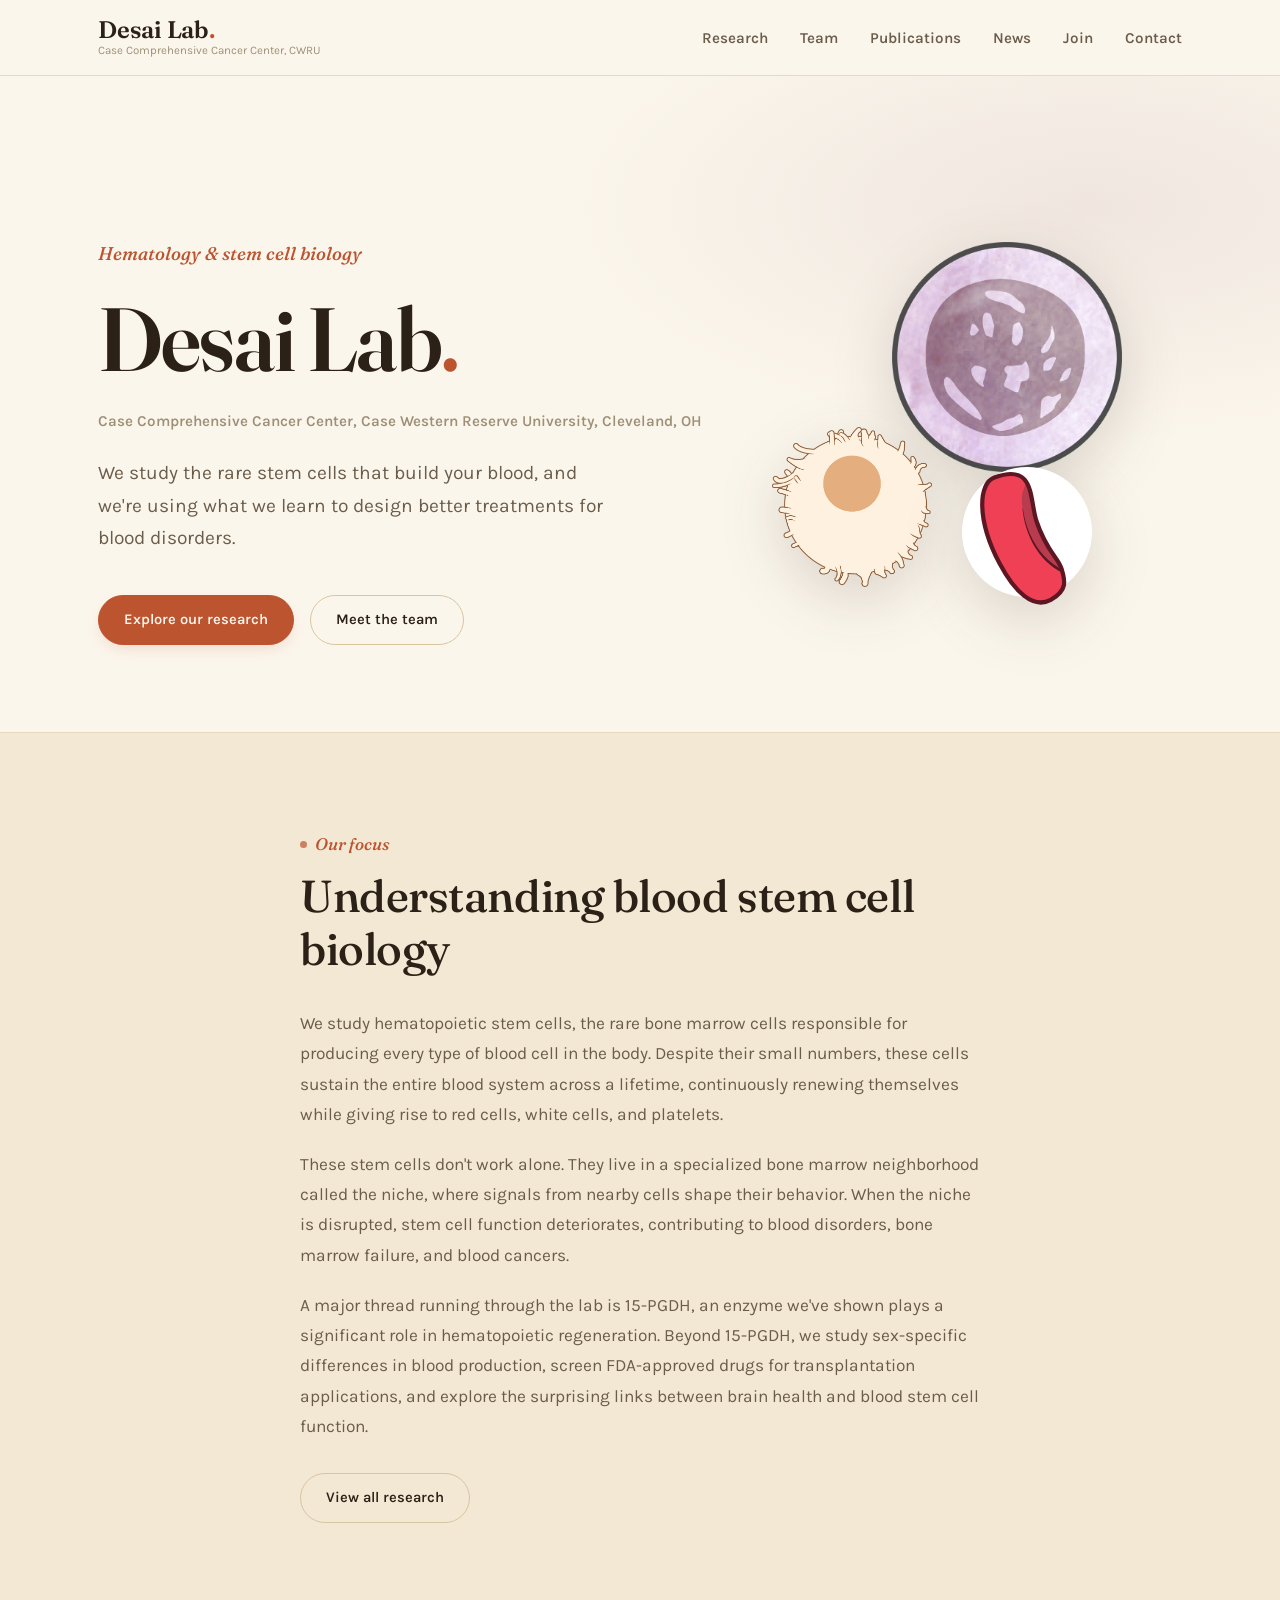
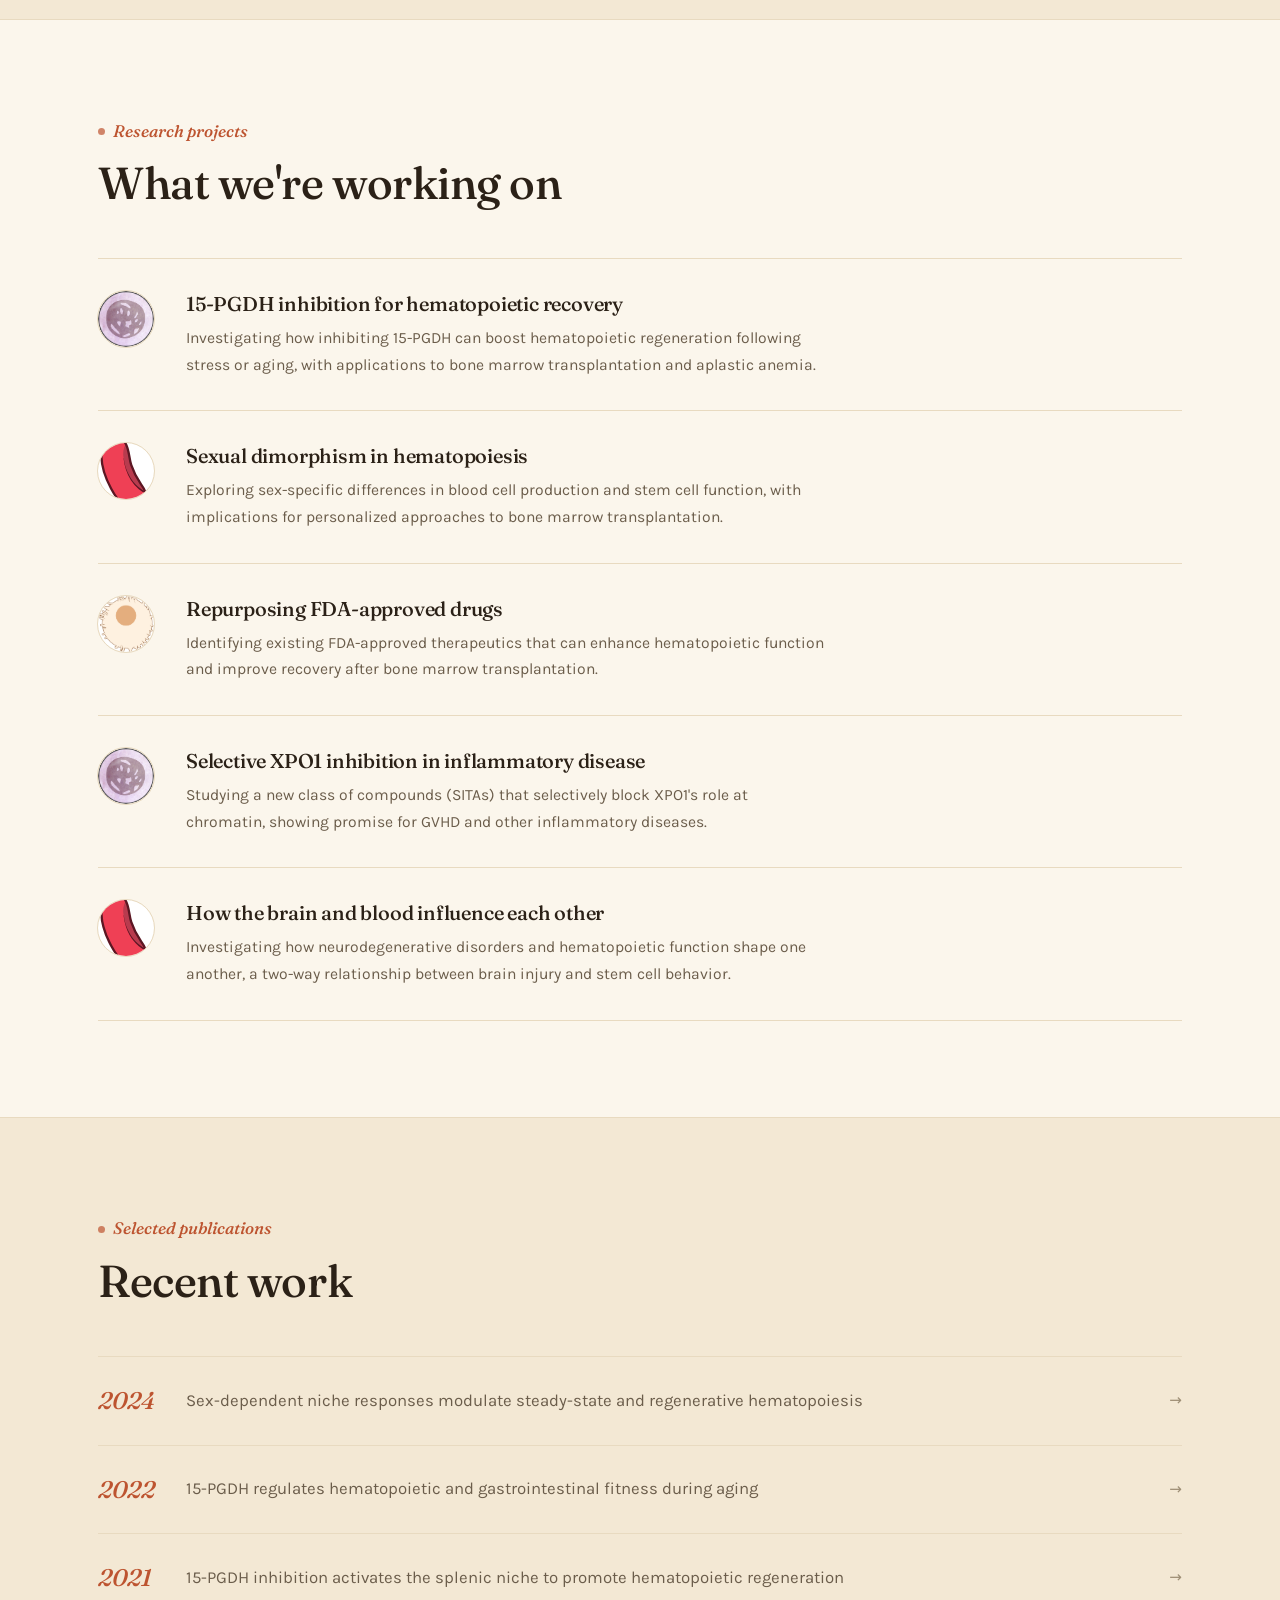
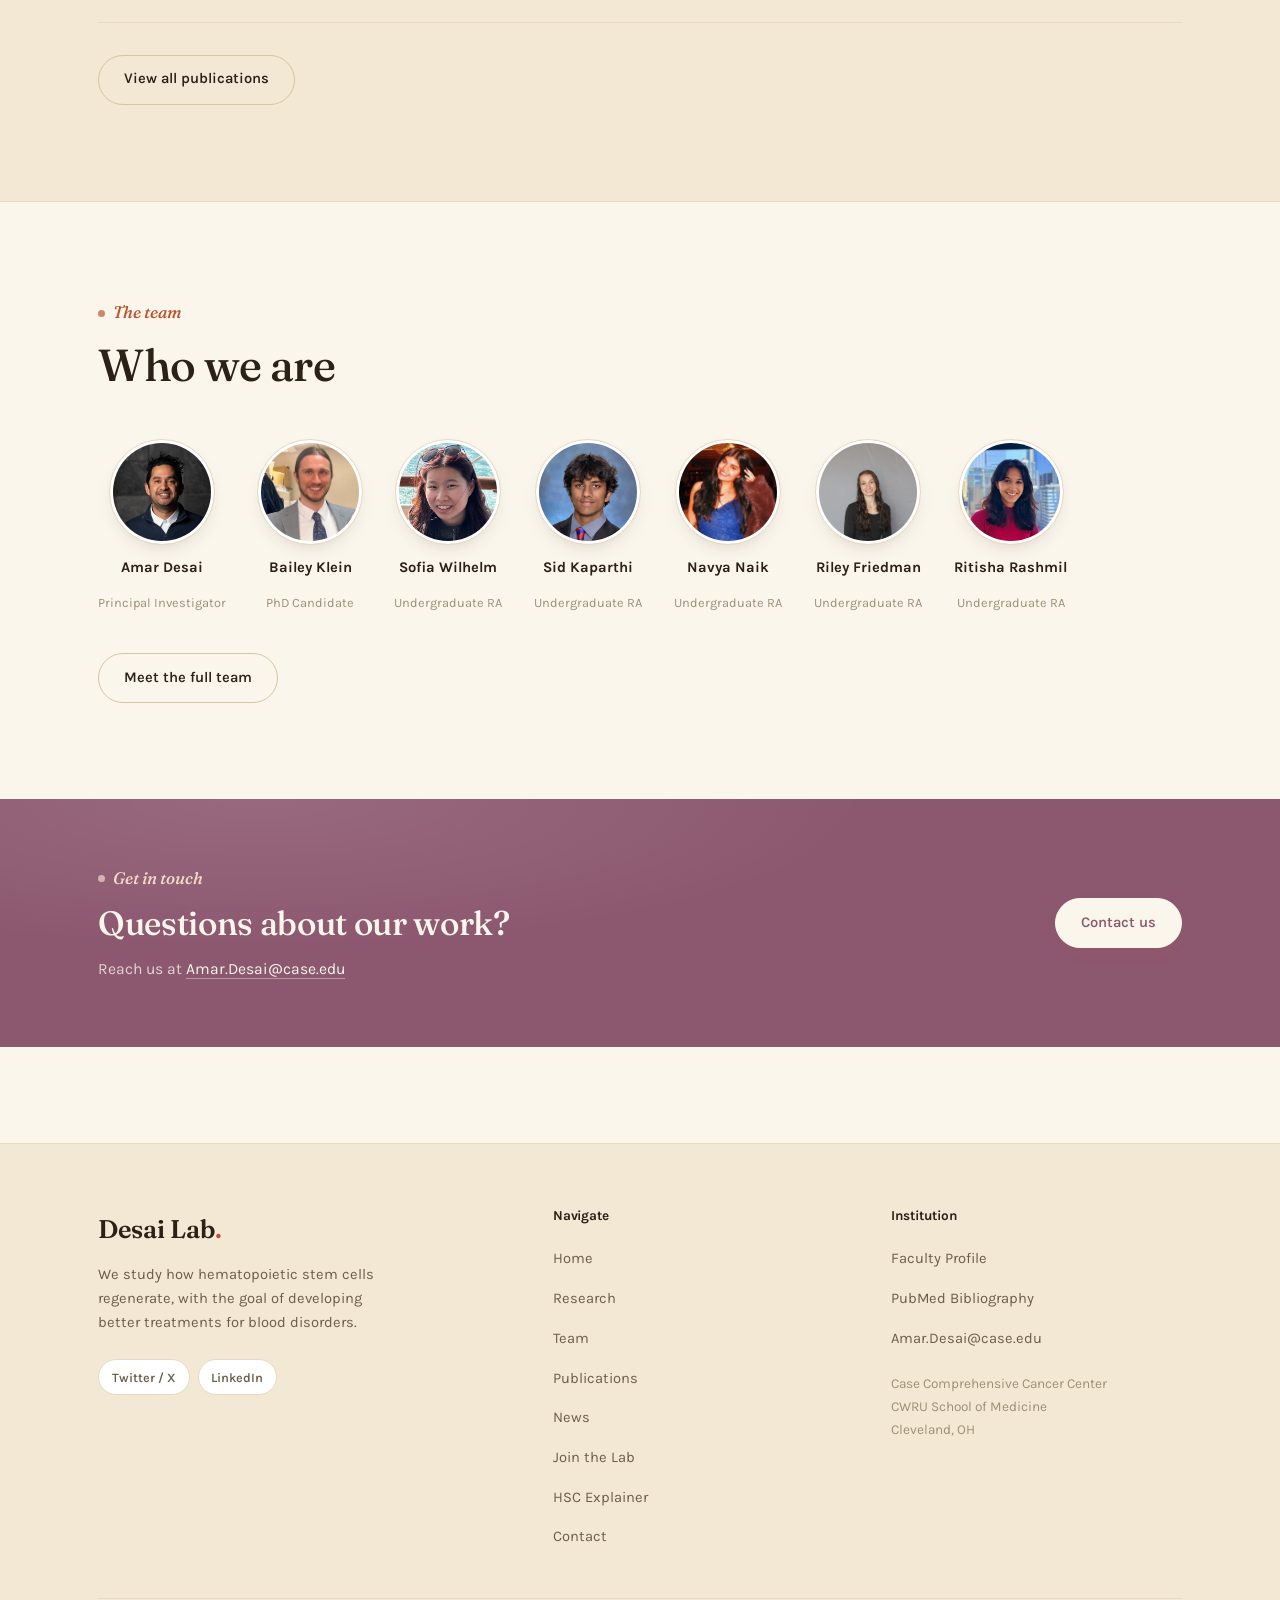
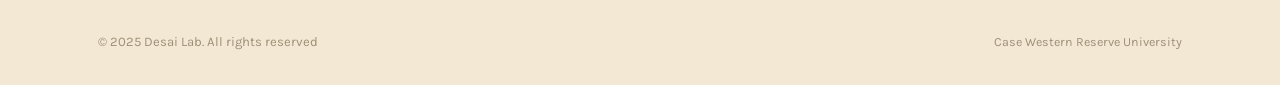
==== commit 4dfcac52: "Add files via upload" ====
--- a/index.html
+++ b/index.html
@@ -3,11 +3,55 @@
 <head>
   <meta charset="UTF-8">
   <meta name="viewport" content="width=device-width, initial-scale=1.0">
-  <title>Desai Lab — Case Western Reserve University</title>
-  <meta name="description" content="We investigate how hematopoietic stem cells regenerate, with the goal of developing innovative treatments for blood disorders. Desai Lab, Case Western Reserve University.">
+  <title>Desai Lab, Case Western Reserve University</title>
+  <meta name="description" content="We study how hematopoietic stem cells regenerate, with the goal of developing better treatments for blood disorders. Desai Lab, Case Western Reserve University.">
+  <link rel="canonical" href="https://desailab.com/">
+  <meta name="theme-color" content="#FBF6EC">
+
+  <meta property="og:type" content="website">
+  <meta property="og:site_name" content="Desai Lab">
+  <meta property="og:title" content="Desai Lab">
+  <meta property="og:description" content="We study how hematopoietic stem cells regenerate, with the goal of developing better treatments for blood disorders.">
+  <meta property="og:url" content="https://desailab.com/">
+  <meta property="og:image" content="https://desailab.com/images/Desai.jpg">
+  <meta property="og:image:width" content="776">
+  <meta property="og:image:height" content="1084">
+  <meta property="og:locale" content="en_US">
+  <meta name="twitter:card" content="summary">
+  <meta name="twitter:title" content="Desai Lab">
+  <meta name="twitter:description" content="We study how hematopoietic stem cells regenerate, with the goal of developing better treatments for blood disorders.">
+  <meta name="twitter:image" content="https://desailab.com/images/Desai.jpg">
+  <meta name="twitter:site" content="@desailabcwru">
+
+  <script type="application/ld+json">
+  {
+    "@context": "https://schema.org",
+    "@type": "ResearchOrganization",
+    "name": "Desai Lab",
+    "url": "https://desailab.com/",
+    "logo": "https://desailab.com/images/Desai.jpg",
+    "description": "We study how hematopoietic stem cells regenerate, with the goal of developing better treatments for blood disorders.",
+    "parentOrganization": {
+      "@type": "CollegeOrUniversity",
+      "name": "Case Western Reserve University"
+    },
+    "founder": {
+      "@type": "Person",
+      "name": "Amar Desai"
+    },
+    "email": "Amar.Desai@case.edu",
+    "sameAs": [
+      "https://twitter.com/desailabcwru",
+      "https://www.linkedin.com/in/amar-desai1986/",
+      "https://case.edu/cancer/members/member-directory/amar-desai",
+      "https://www.ncbi.nlm.nih.gov/myncbi/amar.desai.1/bibliography/public/"
+    ]
+  }
+  </script>
+
   <link rel="preconnect" href="https://fonts.googleapis.com">
   <link rel="preconnect" href="https://fonts.gstatic.com" crossorigin>
-  <link rel="stylesheet" href="https://fonts.googleapis.com/css2?family=Cormorant+Garamond:ital,wght@0,300;0,400;0,500;0,600;1,300;1,400;1,600&family=Jost:wght@300;400;500;600&display=swap">
+  <link rel="stylesheet" href="https://fonts.googleapis.com/css2?family=Fraunces:ital,opsz,wght@0,9..144,300..700;1,9..144,400..600&family=Karla:ital,wght@0,400;0,500;0,600;0,700;1,400&display=swap">
   <link rel="stylesheet" href="css/base.css">
   <link rel="stylesheet" href="css/layout.css">
   <link rel="stylesheet" href="css/home.css">
@@ -19,7 +63,7 @@
     <div class="nav-inner">
       <a href="index.html" class="nav-logo" aria-label="Desai Lab home">
         <span class="nav-logo-name">Desai Lab<span class="dot">.</span></span>
-        <span class="nav-logo-sub">Case Comprehensive Cancer Center · CWRU</span>
+        <span class="nav-logo-sub">Case Comprehensive Cancer Center, CWRU</span>
       </a>
       <button class="nav-hamburger" aria-label="Toggle navigation menu" aria-expanded="false">
         <span></span>
@@ -41,28 +85,32 @@
 
     <!-- HERO -->
     <section class="hero" aria-label="Lab introduction">
-      <div class="hero-rings" aria-hidden="true">
-        <div class="hero-ring hero-ring--1"></div>
-        <div class="hero-ring hero-ring--2"></div>
-        <div class="hero-ring hero-ring--3"></div>
-        <div class="hero-ring hero-ring--4"></div>
-      </div>
       <div class="container">
         <div class="hero-content">
-          <div class="hero-eyebrow">Hematology · Stem Cell Biology</div>
+          <div class="hero-eyebrow">Hematology &amp; stem cell biology</div>
           <h1 class="hero-title">
             Desai Lab<span class="dot">.</span>
           </h1>
           <p class="hero-affil">
-            Case Comprehensive Cancer Center<br>
-            Case Western Reserve University, Cleveland, OH
+            Case Comprehensive Cancer Center, Case Western Reserve University, Cleveland, OH
           </p>
           <p class="hero-tagline">
-            We investigate how hematopoietic stem cells regenerate, with the goal of developing innovative treatments for blood disorders.
+            We study the rare stem cells that build your blood, and we're using what we learn to design better treatments for blood disorders.
           </p>
           <div class="hero-ctas">
-            <a href="research.html" class="btn btn--primary">Explore Research</a>
-            <a href="team.html" class="btn btn--ghost">Meet the Team</a>
+            <a href="research.html" class="btn btn--primary">Explore our research</a>
+            <a href="team.html" class="btn btn--ghost">Meet the team</a>
+          </div>
+        </div>
+        <div class="hero-cells" aria-hidden="true">
+          <div class="hero-cell hero-cell--1">
+            <img src="images/hsc_bioart_200.png" alt="">
+          </div>
+          <div class="hero-cell hero-cell--2">
+            <img src="images/immune_cell_bioart_252.png" alt="">
+          </div>
+          <div class="hero-cell hero-cell--3">
+            <img src="images/rbc_bioart_443.svg" alt="">
           </div>
         </div>
       </div>
@@ -73,63 +121,63 @@
       <div class="container">
         <div class="overview-inner">
           <div class="overview-text">
-            <div class="label reveal">Our Focus</div>
+            <div class="label reveal">Our focus</div>
             <h2 class="reveal">Understanding blood stem cell biology</h2>
             <div class="overview-body">
-              <p class="reveal">We study hematopoietic stem cells (HSCs) — the rare bone marrow cells responsible for producing every type of blood cell in the body. Despite their small numbers, HSCs sustain the entire blood system across a lifetime, continuously self-renewing while giving rise to red cells, white cells, and platelets.</p>
-              <p class="reveal">HSCs don't function in isolation. They live in a specialized bone marrow microenvironment called the niche, where signals from neighboring cells govern their behavior. When the niche is disrupted, HSC function deteriorates, contributing to blood disorders, bone marrow failure, and hematologic malignancies.</p>
-              <p class="reveal">A major thread running through the lab is 15-PGDH, an enzyme we have shown plays a significant role in hematopoietic regeneration. Beyond 15-PGDH, we investigate sex-specific differences in blood production, screen FDA-approved drugs for transplantation applications, and explore connections between neurodegeneration and hematopoietic function.</p>
+              <p class="reveal">We study hematopoietic stem cells, the rare bone marrow cells responsible for producing every type of blood cell in the body. Despite their small numbers, these cells sustain the entire blood system across a lifetime, continuously renewing themselves while giving rise to red cells, white cells, and platelets.</p>
+              <p class="reveal">These stem cells don't work alone. They live in a specialized bone marrow neighborhood called the niche, where signals from nearby cells shape their behavior. When the niche is disrupted, stem cell function deteriorates, contributing to blood disorders, bone marrow failure, and blood cancers.</p>
+              <p class="reveal">A major thread running through the lab is 15-PGDH, an enzyme we've shown plays a significant role in hematopoietic regeneration. Beyond 15-PGDH, we study sex-specific differences in blood production, screen FDA-approved drugs for transplantation applications, and explore the surprising links between brain health and blood stem cell function.</p>
             </div>
             <div class="overview-cta reveal">
-              <a href="research.html" class="btn btn--ghost">View all research →</a>
-            </div>
-          </div>
-          <div class="overview-stats">
-            <div class="stat-block reveal">
-              <span class="stat-num">5</span>
-              <span class="stat-label">Active Projects</span>
-            </div>
-            <div class="stat-block reveal">
-              <span class="stat-num">6</span>
-              <span class="stat-label">Publications</span>
-            </div>
-          </div>
-        </div>
-      </div>
-    </section>
-
-    <!-- PROJECTS GRID -->
+              <a href="research.html" class="btn btn--ghost">View all research</a>
+            </div>
+          </div>
+        </div>
+      </div>
+    </section>
+
+    <!-- PROJECTS LIST -->
     <section class="section">
       <div class="container">
         <div class="section-head reveal">
-          <div class="label">Research Projects</div>
-          <h2>Current investigations</h2>
-        </div>
-        <div class="projects-grid reveal-stagger">
-          <a href="research.html#project-1" class="card project-card reveal">
-            <div class="num-label">01</div>
-            <h3>15-PGDH Inhibition for Hematopoietic Recovery</h3>
-            <p>Investigating how inhibiting 15-PGDH can boost hematopoietic regeneration following stress or aging, with applications to bone marrow transplantation and aplastic anemia.</p>
-          </a>
-          <a href="research.html#project-2" class="card project-card reveal">
-            <div class="num-label">02</div>
-            <h3>Sexual Dimorphism in Hematopoiesis</h3>
-            <p>Exploring sex-specific differences in blood cell production and HSC function, with implications for personalized approaches to bone marrow transplantation.</p>
-          </a>
-          <a href="research.html#project-3" class="card project-card reveal">
-            <div class="num-label">03</div>
-            <h3>Repurposing FDA-Approved Drugs</h3>
-            <p>Identifying existing FDA-approved therapeutics that can enhance hematopoietic function and improve recovery after bone marrow transplantation.</p>
-          </a>
-          <a href="research.html#project-4" class="card project-card reveal">
-            <div class="num-label">04</div>
-            <h3>Selective XPO1 Inhibition in Inflammatory Disease</h3>
-            <p>Studying a new class of compounds (SITAs) that selectively block XPO1's role at chromatin, showing promise for GVHD and other inflammatory diseases.</p>
-          </a>
-          <a href="research.html#project-5" class="card project-card reveal">
-            <div class="num-label">05</div>
-            <h3>Brain–Blood Connection in Neurodegeneration</h3>
-            <p>Investigating how neurodegenerative disorders and hematopoietic function influence each other — a bidirectional relationship between brain injury and HSC behavior.</p>
+          <div class="label">Research projects</div>
+          <h2>What we're working on</h2>
+        </div>
+        <div class="projects-list-home reveal-stagger">
+          <a href="research.html#project-1" class="project-row reveal">
+            <div class="project-row-icon"><img src="images/hsc_bioart_200.png" alt="" loading="lazy"></div>
+            <div>
+              <h3>15-PGDH inhibition for hematopoietic recovery</h3>
+              <p>Investigating how inhibiting 15-PGDH can boost hematopoietic regeneration following stress or aging, with applications to bone marrow transplantation and aplastic anemia.</p>
+            </div>
+          </a>
+          <a href="research.html#project-2" class="project-row reveal">
+            <div class="project-row-icon"><img src="images/rbc_bioart_443.svg" alt="" loading="lazy"></div>
+            <div>
+              <h3>Sexual dimorphism in hematopoiesis</h3>
+              <p>Exploring sex-specific differences in blood cell production and stem cell function, with implications for personalized approaches to bone marrow transplantation.</p>
+            </div>
+          </a>
+          <a href="research.html#project-3" class="project-row reveal">
+            <div class="project-row-icon"><img src="images/immune_cell_bioart_252.png" alt="" loading="lazy"></div>
+            <div>
+              <h3>Repurposing FDA-approved drugs</h3>
+              <p>Identifying existing FDA-approved therapeutics that can enhance hematopoietic function and improve recovery after bone marrow transplantation.</p>
+            </div>
+          </a>
+          <a href="research.html#project-4" class="project-row reveal">
+            <div class="project-row-icon"><img src="images/hsc_bioart_200.png" alt="" loading="lazy"></div>
+            <div>
+              <h3>Selective XPO1 inhibition in inflammatory disease</h3>
+              <p>Studying a new class of compounds (SITAs) that selectively block XPO1's role at chromatin, showing promise for GVHD and other inflammatory diseases.</p>
+            </div>
+          </a>
+          <a href="research.html#project-5" class="project-row reveal">
+            <div class="project-row-icon"><img src="images/rbc_bioart_443.svg" alt="" loading="lazy"></div>
+            <div>
+              <h3>How the brain and blood influence each other</h3>
+              <p>Investigating how neurodegenerative disorders and hematopoietic function shape one another, a two-way relationship between brain injury and stem cell behavior.</p>
+            </div>
           </a>
         </div>
       </div>
@@ -139,7 +187,7 @@
     <section class="section pubs-teaser">
       <div class="container">
         <div class="section-head reveal">
-          <div class="label">Selected Publications</div>
+          <div class="label">Selected publications</div>
           <h2>Recent work</h2>
         </div>
         <div class="pub-list reveal">
@@ -160,7 +208,7 @@
           </a>
         </div>
         <div class="pubs-footer reveal">
-          <a href="publications.html" class="btn btn--ghost">View all publications →</a>
+          <a href="publications.html" class="btn btn--ghost">View all publications</a>
         </div>
       </div>
     </section>
@@ -169,13 +217,13 @@
     <section class="section">
       <div class="container">
         <div class="section-head reveal">
-          <div class="label">The Team</div>
+          <div class="label">The team</div>
           <h2>Who we are</h2>
         </div>
         <div class="team-avatars reveal-stagger">
           <a href="team.html" class="team-avatar-item reveal">
             <div class="avatar avatar--md">
-              <img src="images/amar_desai_headshot.jpg" alt="Amar Desai" class="avatar-img" loading="lazy">
+              <img src="images/Desai.jpg" alt="Amar Desai" class="avatar-img" loading="lazy">
               <span class="avatar-fallback">AD</span>
             </div>
             <span class="team-avatar-name">Amar Desai</span>
@@ -183,7 +231,7 @@
           </a>
           <a href="team.html" class="team-avatar-item reveal">
             <div class="avatar avatar--md">
-              <img src="images/bailey_klein_headshot.jpg" alt="Bailey Klein" class="avatar-img" loading="lazy">
+              <img src="images/Klein.jpg" alt="Bailey Klein" class="avatar-img" loading="lazy">
               <span class="avatar-fallback">BK</span>
             </div>
             <span class="team-avatar-name">Bailey Klein</span>
@@ -191,31 +239,39 @@
           </a>
           <a href="team.html" class="team-avatar-item reveal">
             <div class="avatar avatar--md">
-              <img src="images/rahul_chaudhary_headshot.jpg" alt="Rahul Chaudhary" class="avatar-img" loading="lazy">
-              <span class="avatar-fallback">RC</span>
-            </div>
-            <span class="team-avatar-name">Rahul Chaudhary</span>
-            <span class="team-avatar-role">Research Assistant</span>
-          </a>
-          <a href="team.html" class="team-avatar-item reveal">
-            <div class="avatar avatar--md">
-              <img src="images/lyannah_contreras_headshot.jpg" alt="Lyannah Contreras" class="avatar-img" loading="lazy">
-              <span class="avatar-fallback">LC</span>
-            </div>
-            <span class="team-avatar-name">Lyannah Contreras</span>
-            <span class="team-avatar-role">MS Student</span>
-          </a>
-          <a href="team.html" class="team-avatar-item reveal">
-            <div class="avatar avatar--md">
-              <img src="images/filip_goshevski_headshot.jpg" alt="Filip Goshevski" class="avatar-img" loading="lazy">
-              <span class="avatar-fallback">FG</span>
-            </div>
-            <span class="team-avatar-name">Filip Goshevski</span>
-            <span class="team-avatar-role">Undergraduate RA</span>
-          </a>
-          <a href="team.html" class="team-avatar-item reveal">
-            <div class="avatar avatar--md">
-              <img src="images/ritisha_rashmil_headshot.jpg" alt="Ritisha Rashmil" class="avatar-img" loading="lazy">
+              <img src="images/Wilhelm.png" alt="Sofia Wilhelm" class="avatar-img" loading="lazy">
+              <span class="avatar-fallback">SW</span>
+            </div>
+            <span class="team-avatar-name">Sofia Wilhelm</span>
+            <span class="team-avatar-role">Undergraduate RA</span>
+          </a>
+          <a href="team.html" class="team-avatar-item reveal">
+            <div class="avatar avatar--md">
+              <img src="images/Kaparthi.jpeg" alt="Sid Kaparthi" class="avatar-img" loading="lazy">
+              <span class="avatar-fallback">SK</span>
+            </div>
+            <span class="team-avatar-name">Sid Kaparthi</span>
+            <span class="team-avatar-role">Undergraduate RA</span>
+          </a>
+          <a href="team.html" class="team-avatar-item reveal">
+            <div class="avatar avatar--md">
+              <img src="images/Naik.jpg" alt="Navya Naik" class="avatar-img" loading="lazy">
+              <span class="avatar-fallback">NN</span>
+            </div>
+            <span class="team-avatar-name">Navya Naik</span>
+            <span class="team-avatar-role">Undergraduate RA</span>
+          </a>
+          <a href="team.html" class="team-avatar-item reveal">
+            <div class="avatar avatar--md">
+              <img src="images/Friedman.jpg" alt="Riley Friedman" class="avatar-img" loading="lazy">
+              <span class="avatar-fallback">RF</span>
+            </div>
+            <span class="team-avatar-name">Riley Friedman</span>
+            <span class="team-avatar-role">Undergraduate RA</span>
+          </a>
+          <a href="team.html" class="team-avatar-item reveal">
+            <div class="avatar avatar--md">
+              <img src="images/Rashmil.webp" alt="Ritisha Rashmil" class="avatar-img" loading="lazy">
               <span class="avatar-fallback">RR</span>
             </div>
             <span class="team-avatar-name">Ritisha Rashmil</span>
@@ -223,7 +279,7 @@
           </a>
         </div>
         <div class="team-footer reveal">
-          <a href="team.html" class="btn btn--ghost">Meet the full team →</a>
+          <a href="team.html" class="btn btn--ghost">Meet the full team</a>
         </div>
       </div>
     </section>
@@ -233,11 +289,11 @@
       <div class="container">
         <div class="contact-strip-inner reveal">
           <div class="contact-strip-text">
-            <div class="label">Get in Touch</div>
+            <div class="label">Get in touch</div>
             <h3>Questions about our work?</h3>
             <p>Reach us at <a href="mailto:Amar.Desai@case.edu" class="link">Amar.Desai@case.edu</a></p>
           </div>
-          <a href="contact.html" class="btn btn--primary">Contact Us</a>
+          <a href="contact.html" class="btn btn--primary">Contact us</a>
         </div>
       </div>
     </section>
@@ -250,14 +306,14 @@
       <div class="footer-grid">
         <div>
           <div class="footer-logo-name">Desai Lab<span class="dot">.</span></div>
-          <p class="footer-tagline">We investigate how hematopoietic stem cells regenerate, with the goal of developing innovative treatments for blood disorders.</p>
+          <p class="footer-tagline">We study how hematopoietic stem cells regenerate, with the goal of developing better treatments for blood disorders.</p>
           <div class="footer-social">
             <a href="https://twitter.com/desailabcwru" class="social-btn" target="_blank" rel="noopener noreferrer">Twitter / X</a>
             <a href="https://www.linkedin.com/in/amar-desai1986/" class="social-btn" target="_blank" rel="noopener noreferrer">LinkedIn</a>
           </div>
         </div>
         <div class="footer-section">
-          <h4>Navigate</h4>
+          <h3>Navigate</h3>
           <ul class="footer-links">
             <li><a href="index.html" class="footer-link">Home</a></li>
             <li><a href="research.html" class="footer-link">Research</a></li>
@@ -270,7 +326,7 @@
           </ul>
         </div>
         <div class="footer-section">
-          <h4>Institution</h4>
+          <h3>Institution</h3>
           <ul class="footer-links">
             <li><a href="https://case.edu/cancer/members/member-directory/amar-desai" class="footer-link" target="_blank" rel="noopener noreferrer">Faculty Profile</a></li>
             <li><a href="https://www.ncbi.nlm.nih.gov/myncbi/amar.desai.1/bibliography/public/" class="footer-link" target="_blank" rel="noopener noreferrer">PubMed Bibliography</a></li>
@@ -284,7 +340,7 @@
         </div>
       </div>
       <div class="footer-bottom">
-        <span class="footer-copy">© 2025 Desai Lab · All rights reserved</span>
+        <span class="footer-copy">© 2025 Desai Lab. All rights reserved</span>
         <span class="footer-cwru">Case Western Reserve University</span>
       </div>
     </div>
--- a/css/base.css
+++ b/css/base.css
@@ -7,36 +7,35 @@
 
 :root {
   /* Backgrounds */
-  --bg:              #0C0E14;
-  --bg-alt:          #0F1219;
-  --bg-card:         #13161E;
-  --bg-card-hover:   #171B26;
+  --bg:              #FBF6EC;
+  --bg-alt:          #F3E8D4;
+  --bg-card:         #FFFFFF;
+  --bg-card-hover:   #FFFCF5;
 
   /* Borders */
-  --border:          #1C2030;
-  --border-mid:      #252A3E;
-  --border-light:    rgba(255, 255, 255, 0.05);
-
-  /* Accent: deep crimson */
-  --accent:          #A8192A;
-  --accent-bright:   #C2243A;
-  --accent-dim:      rgba(168, 25, 42, 0.10);
-  --accent-glow:     rgba(168, 25, 42, 0.18);
-
-  /* Secondary: warm gold */
-  --gold:            #B89045;
-  --gold-dim:        rgba(184, 144, 69, 0.10);
+  --border:          #E8DAC0;
+  --border-mid:      #D9C4A0;
+  --border-light:    rgba(43, 33, 24, 0.06);
+
+  /* Accent: warm terracotta (echoes the red blood cell illustration) */
+  --accent:          #BD5430;
+  --accent-bright:   #D2682E;
+  --accent-dim:      rgba(189, 84, 48, 0.08);
+  --accent-glow:     rgba(189, 84, 48, 0.18);
+
+  /* Secondary: dusty plum (echoes the stem cell illustration) */
+  --plum:            #8C5870;
+  --plum-dim:        rgba(140, 88, 112, 0.10);
 
   /* Text */
-  --text:            #EDE9DF;
-  --text-secondary:  #9A9690;
-  --text-muted:      #565450;
-  --text-on-accent:  #FAF0E6;
+  --text:            #2B2117;
+  --text-secondary:  #6B5D4B;
+  --text-muted:      #9E8F76;
+  --text-on-accent:  #FBF6EC;
 
   /* Typography */
-  --font-display: 'Cormorant Garamond', 'Georgia', serif;
-  --font-body:    'Jost', system-ui, -apple-system, sans-serif;
-  --font-mono:    'Jost', system-ui, -apple-system, sans-serif;
+  --font-display: 'Fraunces', 'Georgia', serif;
+  --font-body:    'Karla', system-ui, -apple-system, sans-serif;
 
   /* Spacing scale */
   --sp-1:  0.25rem;
@@ -54,20 +53,20 @@
   --sp-32: 8rem;
 
   /* Layout */
-  --nav-h:        72px;
+  --nav-h:        76px;
   --max-w:        1180px;
   --max-w-narrow: 800px;
   --max-w-text:   680px;
   --side-pad:     clamp(1.25rem, 5vw, 3rem);
 
   /* Radii */
-  --r-sm: 4px;
-  --r:    8px;
-  --r-lg: 16px;
+  --r-sm: 6px;
+  --r:    14px;
+  --r-lg: 26px;
 
   /* Transitions */
   --ease:      0.22s cubic-bezier(0.4, 0, 0.2, 1);
-  --ease-slow: 0.48s cubic-bezier(0.4, 0, 0.2, 1);
+  --ease-slow: 0.5s cubic-bezier(0.16, 1, 0.3, 1);
 }
 
 
@@ -88,7 +87,7 @@
 body {
   font-family: var(--font-body);
   font-weight: 400;
-  font-size: 1rem;
+  font-size: 1.05rem;
   line-height: 1.65;
   color: var(--text);
   background-color: var(--bg);
@@ -127,9 +126,10 @@
 
 h1, h2, h3, h4, h5, h6 {
   font-family: var(--font-display);
-  font-weight: 400;
-  line-height: 1.15;
+  font-weight: 500;
+  line-height: 1.18;
   color: var(--text);
+  letter-spacing: -0.01em;
 }
 
 p {
@@ -139,7 +139,7 @@
 
 strong {
   color: var(--text);
-  font-weight: 600;
+  font-weight: 700;
 }
 
 :focus-visible {
@@ -187,12 +187,12 @@
 }
 
 .section-head h2 {
-  font-size: clamp(2rem, 4.5vw, 3.2rem);
+  font-size: clamp(1.9rem, 4vw, 2.8rem);
   margin-bottom: var(--sp-4);
 }
 
 .section-head p {
-  font-size: 1.05rem;
+  font-size: 1.08rem;
   max-width: var(--max-w-text);
 }
 
@@ -205,38 +205,39 @@
 
 /* ===== SHARED COMPONENTS ===== */
 
-/* Section label (uppercase category tag) */
+/* Section label (small kicker, no shouting) */
 .label {
   display: inline-flex;
   align-items: center;
   gap: var(--sp-2);
-  font-family: var(--font-body);
-  font-size: 0.65rem;
+  font-family: var(--font-display);
+  font-style: italic;
+  font-size: 1.05rem;
   font-weight: 500;
-  letter-spacing: 0.22em;
-  text-transform: uppercase;
   color: var(--accent);
-  margin-bottom: var(--sp-4);
+  margin-bottom: var(--sp-3);
 }
 
 .label::before {
   content: '';
   display: inline-block;
-  width: 18px;
-  height: 1px;
+  width: 7px;
+  height: 7px;
+  border-radius: 50%;
   background: currentColor;
   flex-shrink: 0;
-}
-
-/* Numeric label (01, 02 ...) */
+  opacity: 0.7;
+}
+
+/* Numeric / word label kept simple, no leading zeros theatrics */
 .num-label {
-  font-family: var(--font-body);
-  font-size: 0.63rem;
+  font-family: var(--font-display);
+  font-style: italic;
+  font-size: 1.3rem;
   font-weight: 500;
-  letter-spacing: 0.12em;
   color: var(--accent);
-  margin-bottom: var(--sp-3);
-  opacity: 0.85;
+  margin-bottom: var(--sp-2);
+  opacity: 0.9;
 }
 
 /* Buttons */
@@ -244,13 +245,11 @@
   display: inline-flex;
   align-items: center;
   gap: var(--sp-2);
-  padding: 0.72em 1.6em;
+  padding: 0.8em 1.7em;
   font-family: var(--font-body);
-  font-size: 0.8rem;
-  font-weight: 500;
-  letter-spacing: 0.08em;
-  text-transform: uppercase;
-  border-radius: var(--r-sm);
+  font-size: 0.92rem;
+  font-weight: 600;
+  border-radius: 100px;
   transition: all var(--ease);
   white-space: nowrap;
   cursor: pointer;
@@ -261,11 +260,14 @@
   background: var(--accent);
   color: var(--text-on-accent);
   border-color: var(--accent);
+  box-shadow: 0 6px 16px -4px var(--accent-glow);
 }
 
 .btn--primary:hover {
   background: var(--accent-bright);
   border-color: var(--accent-bright);
+  transform: translateY(-1px);
+  box-shadow: 0 10px 20px -6px var(--accent-glow);
 }
 
 .btn--ghost {
@@ -285,12 +287,14 @@
   border: 1px solid var(--border);
   border-radius: var(--r);
   padding: var(--sp-8);
-  transition: border-color var(--ease), background var(--ease);
+  transition: border-color var(--ease), background var(--ease), transform var(--ease), box-shadow var(--ease);
 }
 
 .card:hover {
   border-color: var(--border-mid);
   background: var(--bg-card-hover);
+  transform: translateY(-2px);
+  box-shadow: 0 14px 30px -16px rgba(43, 33, 24, 0.18);
 }
 
 /* Technique / keyword tags */
@@ -303,27 +307,26 @@
 
 .tag {
   font-family: var(--font-body);
-  font-size: 0.62rem;
-  font-weight: 400;
-  letter-spacing: 0.04em;
-  color: var(--text-muted);
-  background: var(--bg);
-  border: 1px solid var(--border);
-  border-radius: var(--r-sm);
-  padding: 0.3em 0.65em;
+  font-size: 0.78rem;
+  font-weight: 500;
+  color: var(--plum);
+  background: var(--plum-dim);
+  border: 1px solid transparent;
+  border-radius: 100px;
+  padding: 0.35em 0.85em;
   white-space: nowrap;
 }
 
 /* Inline hyperlink style */
 .link {
-  color: var(--text-secondary);
-  border-bottom: 1px solid var(--border-mid);
+  color: var(--accent);
+  border-bottom: 1px solid var(--accent-glow);
   transition: color var(--ease), border-color var(--ease);
 }
 
 .link:hover {
-  color: var(--text);
-  border-color: var(--accent);
+  color: var(--accent-bright);
+  border-color: var(--accent-bright);
 }
 
 /* External link icon */
@@ -339,16 +342,18 @@
   border-radius: 50%;
   overflow: hidden;
   background: var(--bg-card);
-  border: 1px solid var(--border);
+  border: 3px solid var(--bg-card);
+  outline: 1px solid var(--border);
   flex-shrink: 0;
-  transition: border-color var(--ease), transform var(--ease);
+  transition: outline-color var(--ease), transform var(--ease);
   display: flex;
   align-items: center;
   justify-content: center;
+  box-shadow: 0 8px 20px -10px rgba(43, 33, 24, 0.25);
 }
 
 .avatar:hover {
-  border-color: var(--accent);
+  outline-color: var(--accent);
 }
 
 .avatar-img {
@@ -370,14 +375,21 @@
   width: 100%;
   height: 100%;
   pointer-events: none;
-  letter-spacing: 0.04em;
   user-select: none;
+  background: var(--accent-dim);
 }
 
 .avatar--sm  { width: 56px;  height: 56px;  }
-.avatar--md  { width: 100px; height: 100px; }
+.avatar--md  { width: 104px; height: 104px; }
 .avatar--lg  { width: 140px; height: 140px; }
-.avatar--xl  { width: 180px; height: 180px; }
+.avatar--xl  { width: 184px; height: 184px; }
+
+/* The RBC illustration's natural canvas has generous padding around the
+   cell shape; scale it up so it fills circular icon frames consistently
+   with the other cell illustrations. */
+img[src*="rbc_bioart"] {
+  transform: scale(1.9);
+}
 
 .avatar--sm  .avatar-fallback { font-size: 1.1rem; }
 .avatar--md  .avatar-fallback { font-size: 1.8rem; }
@@ -391,28 +403,15 @@
   margin-bottom: var(--sp-20);
   position: relative;
   overflow: hidden;
-  background:
-    radial-gradient(ellipse 60% 80% at 90% 50%, rgba(168, 25, 42, 0.05) 0%, transparent 70%),
-    var(--bg);
-}
-
-.page-header::after {
-  content: '';
-  position: absolute;
-  top: 50%;
-  right: -80px;
-  width: 320px;
-  height: 320px;
-  border-radius: 50%;
-  border: 1px solid rgba(168, 25, 42, 0.08);
-  transform: translateY(-50%);
-  pointer-events: none;
+  background: var(--bg-alt);
 }
 
 .page-header .container {
   display: grid;
   grid-template-columns: 1fr minmax(0, 440px);
   column-gap: var(--sp-16);
+  position: relative;
+  z-index: 1;
 }
 
 .page-header .label {
@@ -420,13 +419,13 @@
 }
 
 .page-header h1 {
-  font-size: clamp(2.8rem, 6.5vw, 5.5rem);
+  font-size: clamp(2.6rem, 6vw, 4.4rem);
   margin-bottom: 0;
   align-self: end;
 }
 
 .page-header p {
-  font-size: 1.05rem;
+  font-size: 1.1rem;
   max-width: none;
   align-self: end;
   padding-bottom: 0.2em;
@@ -480,7 +479,7 @@
   }
 
   .page-header h1 {
-    font-size: clamp(2.4rem, 6vw, 4rem);
+    font-size: clamp(2.2rem, 7vw, 3.2rem);
     margin-bottom: var(--sp-4);
     align-self: auto;
   }
--- a/css/layout.css
+++ b/css/layout.css
@@ -14,9 +14,9 @@
   height: var(--nav-h);
   display: flex;
   align-items: center;
-  background: rgba(12, 14, 20, 0.85);
-  backdrop-filter: blur(14px);
-  -webkit-backdrop-filter: blur(14px);
+  background: rgba(251, 246, 236, 0.92);
+  backdrop-filter: blur(10px);
+  -webkit-backdrop-filter: blur(10px);
   border-bottom: 1px solid var(--border);
   transition: background var(--ease);
 }
@@ -42,11 +42,11 @@
 
 .nav-logo-name {
   font-family: var(--font-display);
-  font-size: 1.3rem;
-  font-weight: 500;
+  font-size: 1.5rem;
+  font-weight: 600;
   color: var(--text);
   line-height: 1;
-  letter-spacing: 0.01em;
+  letter-spacing: -0.01em;
 }
 
 .nav-logo-name .dot {
@@ -54,10 +54,8 @@
 }
 
 .nav-logo-sub {
-  font-family: var(--font-mono);
-  font-size: 0.57rem;
-  letter-spacing: 0.15em;
-  text-transform: uppercase;
+  font-family: var(--font-body);
+  font-size: 0.72rem;
   color: var(--text-muted);
   line-height: 1;
 }
@@ -66,29 +64,28 @@
 .nav-menu {
   display: flex;
   align-items: center;
-  gap: var(--sp-6);
+  gap: var(--sp-8);
 }
 
 .nav-link {
   font-family: var(--font-body);
-  font-size: 0.77rem;
-  font-weight: 500;
-  letter-spacing: 0.09em;
-  text-transform: uppercase;
+  font-size: 0.95rem;
+  font-weight: 600;
   color: var(--text-secondary);
   text-decoration: none;
   transition: color var(--ease);
   position: relative;
-  padding-bottom: 2px;
+  padding-bottom: 3px;
 }
 
 .nav-link::after {
   content: '';
   position: absolute;
-  bottom: -2px;
+  bottom: -1px;
   left: 0;
   right: 0;
-  height: 1px;
+  height: 2px;
+  border-radius: 2px;
   background: var(--accent);
   transform: scaleX(0);
   transition: transform var(--ease);
@@ -123,7 +120,8 @@
 .nav-hamburger span {
   display: block;
   width: 100%;
-  height: 1px;
+  height: 2px;
+  border-radius: 2px;
   background: var(--text);
   transition: all var(--ease);
   transform-origin: center;
@@ -152,9 +150,7 @@
     left: 0;
     right: 0;
     bottom: 0;
-    background: rgba(12, 14, 20, 0.97);
-    backdrop-filter: blur(14px);
-    -webkit-backdrop-filter: blur(14px);
+    background: var(--bg);
     flex-direction: column;
     align-items: flex-start;
     justify-content: center;
@@ -171,10 +167,9 @@
   }
 
   .nav-link {
-    font-size: 1.4rem;
-    letter-spacing: 0.04em;
-    text-transform: none;
-    font-weight: 400;
+    font-size: 1.6rem;
+    font-family: var(--font-display);
+    font-weight: 500;
   }
 
   .nav-link[aria-current="page"] {
@@ -186,7 +181,7 @@
 /* ===== FOOTER ===== */
 
 .footer {
-  background: #090B10;
+  background: var(--bg-alt);
   border-top: 1px solid var(--border);
   padding: var(--sp-16) 0 var(--sp-8);
   margin-top: var(--sp-24);
@@ -203,8 +198,8 @@
 
 .footer-logo-name {
   font-family: var(--font-display);
-  font-size: 1.4rem;
-  font-weight: 500;
+  font-size: 1.6rem;
+  font-weight: 600;
   color: var(--text);
   margin-bottom: var(--sp-3);
 }
@@ -214,8 +209,8 @@
 }
 
 .footer-tagline {
-  font-size: 0.84rem;
-  color: var(--text-muted);
+  font-size: 0.92rem;
+  color: var(--text-secondary);
   line-height: 1.65;
   max-width: 280px;
   margin-bottom: var(--sp-6);
@@ -231,31 +226,29 @@
   display: inline-flex;
   align-items: center;
   gap: var(--sp-2);
-  padding: 0.4em 0.85em;
-  font-family: var(--font-mono);
-  font-size: 0.6rem;
-  letter-spacing: 0.13em;
-  text-transform: uppercase;
-  color: var(--text-muted);
+  padding: 0.5em 1em;
+  font-family: var(--font-body);
+  font-size: 0.8rem;
+  font-weight: 600;
+  color: var(--text-secondary);
+  background: var(--bg-card);
   border: 1px solid var(--border);
-  border-radius: var(--r-sm);
+  border-radius: 100px;
   transition: all var(--ease);
   text-decoration: none;
 }
 
 .social-btn:hover {
+  color: var(--accent);
+  border-color: var(--accent);
+}
+
+.footer-section h3 {
+  font-family: var(--font-body);
+  font-size: 0.85rem;
+  font-weight: 700;
   color: var(--text);
-  border-color: var(--accent);
-}
-
-.footer-section h4 {
-  font-family: var(--font-mono);
-  font-size: 0.6rem;
-  letter-spacing: 0.2em;
-  text-transform: uppercase;
-  color: var(--text-muted);
   margin-bottom: var(--sp-5);
-  font-weight: 400;
 }
 
 .footer-links {
@@ -265,19 +258,19 @@
 }
 
 .footer-link {
-  font-size: 0.85rem;
+  font-size: 0.92rem;
   color: var(--text-secondary);
   text-decoration: none;
   transition: color var(--ease);
 }
 
 .footer-link:hover {
-  color: var(--text);
+  color: var(--accent);
 }
 
 .footer-address {
   margin-top: var(--sp-5);
-  font-size: 0.78rem;
+  font-size: 0.85rem;
   color: var(--text-muted);
   line-height: 1.7;
   font-style: normal;
@@ -291,15 +284,13 @@
 }
 
 .footer-copy {
-  font-size: 0.75rem;
+  font-size: 0.82rem;
   color: var(--text-muted);
 }
 
 .footer-cwru {
-  font-family: var(--font-mono);
-  font-size: 0.6rem;
-  letter-spacing: 0.14em;
-  text-transform: uppercase;
+  font-family: var(--font-body);
+  font-size: 0.78rem;
   color: var(--text-muted);
 }
 
--- a/css/home.css
+++ b/css/home.css
@@ -7,112 +7,106 @@
 
 .hero {
   position: relative;
-  min-height: 100vh;
   display: flex;
   align-items: center;
   overflow: hidden;
-  padding: calc(var(--nav-h) + var(--sp-16)) 0 var(--sp-20);
+  padding: calc(var(--nav-h) + var(--sp-20)) 0 var(--sp-20);
   background:
-    radial-gradient(ellipse 55% 55% at 78% 42%, rgba(168, 25, 42, 0.07) 0%, transparent 68%),
-    radial-gradient(ellipse 40% 40% at 18% 72%, rgba(184, 144, 69, 0.03) 0%, transparent 65%),
+    radial-gradient(ellipse 70% 60% at 85% 20%, var(--plum-dim) 0%, transparent 60%),
     var(--bg);
 }
 
-/* Decorative rings (microscopy field of view motif) */
-.hero-rings {
+.hero .container {
+  display: grid;
+  grid-template-columns: minmax(0, 1fr) 360px;
+  gap: var(--sp-12);
+  align-items: center;
+}
+
+/* Cell specimen cluster (replaces generic ring decoration) */
+.hero-cells {
+  position: relative;
+  width: 100%;
+  height: 420px;
+  justify-self: center;
+}
+
+.hero-cell {
   position: absolute;
-  top: 50%;
-  right: 4%;
-  width: 600px;
-  height: 600px;
-  transform: translateY(-50%);
-  pointer-events: none;
-}
-
-.hero-ring {
-  position: absolute;
-  top: 50%;
-  left: 50%;
   border-radius: 50%;
-  transform: translate(-50%, -50%);
-}
-
-@keyframes spin-cw {
-  from { transform: translate(-50%, -50%) rotate(0deg); }
-  to   { transform: translate(-50%, -50%) rotate(360deg); }
-}
-
-@keyframes spin-ccw {
-  from { transform: translate(-50%, -50%) rotate(0deg); }
-  to   { transform: translate(-50%, -50%) rotate(-360deg); }
-}
-
-.hero-ring--1 {
-  width: 560px;
-  height: 560px;
-  border: 1px solid rgba(168, 25, 42, 0.09);
-  animation: spin-cw 100s linear infinite;
-}
-
-.hero-ring--2 {
-  width: 390px;
-  height: 390px;
-  border: 1px dashed rgba(168, 25, 42, 0.07);
-  animation: spin-ccw 72s linear infinite;
-}
-
-.hero-ring--3 {
-  width: 220px;
-  height: 220px;
-  border: 1px solid rgba(168, 25, 42, 0.13);
-  animation: spin-cw 45s linear infinite;
-}
-
-.hero-ring--4 {
-  width: 80px;
-  height: 80px;
-  border: 1px solid rgba(168, 25, 42, 0.25);
-  animation: spin-ccw 22s linear infinite;
+  filter: drop-shadow(0 18px 30px rgba(43, 33, 24, 0.16));
+  animation: cell-drift 9s ease-in-out infinite;
+}
+
+.hero-cell img {
+  width: 100%;
+  height: 100%;
+  display: block;
+}
+
+.hero-cell--1 {
+  width: 230px;
+  height: 230px;
+  top: 10px;
+  right: 60px;
+  animation-delay: 0s;
+}
+
+.hero-cell--2 {
+  width: 160px;
+  height: 160px;
+  top: 195px;
+  right: 250px;
+  animation-delay: 1.2s;
+}
+
+.hero-cell--3 {
+  width: 130px;
+  height: 130px;
+  top: 235px;
+  right: 90px;
+  background: var(--bg-card);
+  display: flex;
+  align-items: center;
+  justify-content: center;
+  padding: 14px;
+  animation-delay: 2.4s;
+}
+
+@keyframes cell-drift {
+  0%, 100% { transform: translateY(0) rotate(0deg); }
+  50%      { transform: translateY(-14px) rotate(3deg); }
 }
 
 /* Hero content */
 .hero-content {
   position: relative;
   z-index: 1;
-  max-width: 900px;
+  max-width: 620px;
 }
 
 .hero-eyebrow {
   display: inline-flex;
   align-items: center;
   gap: var(--sp-2);
-  font-family: var(--font-body);
-  font-size: 0.65rem;
+  font-family: var(--font-display);
+  font-style: italic;
+  font-size: 1.15rem;
   font-weight: 500;
-  letter-spacing: 0.22em;
-  text-transform: uppercase;
   color: var(--accent);
-  margin-bottom: var(--sp-8);
+  margin-bottom: var(--sp-6);
   opacity: 0;
   animation: hero-fade-up 0.7s cubic-bezier(0.4, 0, 0.2, 1) 0.15s both;
 }
 
-.hero-eyebrow::before {
-  content: '';
-  display: block;
-  width: 18px;
-  height: 1px;
-  background: currentColor;
-}
-
 .hero-title {
   font-family: var(--font-display);
-  font-size: clamp(4.5rem, 11vw, 9.5rem);
-  font-weight: 300;
-  line-height: 1;
+  font-size: clamp(3.2rem, 7vw, 5.6rem);
+  font-weight: 600;
+  line-height: 1.02;
   color: var(--text);
-  letter-spacing: -0.015em;
-  margin-bottom: var(--sp-8);
+  letter-spacing: -0.02em;
+  margin-bottom: var(--sp-6);
   opacity: 0;
   animation: hero-fade-up 0.8s cubic-bezier(0.4, 0, 0.2, 1) 0.28s both;
 }
@@ -123,27 +117,25 @@
 
 .hero-affil {
   font-family: var(--font-body);
-  font-size: 0.68rem;
-  font-weight: 400;
-  letter-spacing: 0.16em;
-  text-transform: uppercase;
+  font-size: 0.95rem;
+  font-weight: 600;
   color: var(--text-muted);
-  line-height: 2;
-  margin-bottom: var(--sp-8);
+  line-height: 1.6;
+  margin-bottom: var(--sp-6);
   opacity: 0;
-  animation: hero-fade-up 0.7s cubic-bezier(0.4, 0, 0.2, 1) 0.5s both;
+  animation: hero-fade-up 0.7s cubic-bezier(0.4, 0, 0.2, 1) 0.42s both;
 }
 
 .hero-tagline {
   font-family: var(--font-body);
-  font-size: 1.1rem;
-  font-weight: 300;
+  font-size: 1.2rem;
+  font-weight: 400;
   color: var(--text-secondary);
-  line-height: 1.8;
+  line-height: 1.7;
   margin-bottom: var(--sp-10);
   max-width: 520px;
   opacity: 0;
-  animation: hero-fade-up 0.7s cubic-bezier(0.4, 0, 0.2, 1) 0.65s both;
+  animation: hero-fade-up 0.7s cubic-bezier(0.4, 0, 0.2, 1) 0.56s both;
 }
 
 .hero-ctas {
@@ -151,7 +143,7 @@
   gap: var(--sp-4);
   flex-wrap: wrap;
   opacity: 0;
-  animation: hero-fade-up 0.7s cubic-bezier(0.4, 0, 0.2, 1) 0.82s both;
+  animation: hero-fade-up 0.7s cubic-bezier(0.4, 0, 0.2, 1) 0.7s both;
 }
 
 @keyframes hero-fade-up {
@@ -165,25 +157,26 @@
   }
 }
 
-@media (max-width: 768px) {
+@media (max-width: 900px) {
+  .hero .container {
+    grid-template-columns: 1fr;
+  }
+
+  .hero-cells {
+    height: 280px;
+    max-width: 420px;
+    margin-top: var(--sp-8);
+  }
+
+  .hero-cell--1 { width: 160px; height: 160px; right: 10px; }
+  .hero-cell--2 { width: 110px; height: 110px; top: 130px; right: 160px; }
+  .hero-cell--3 { width: 84px;  height: 84px;  top: 190px; right: -10px; }
+}
+
+@media (max-width: 640px) {
   .hero {
-    min-height: 90vh;
-    align-items: flex-end;
-    padding-bottom: var(--sp-16);
-  }
-
-  .hero-rings {
-    width: 320px;
-    height: 320px;
-    right: -60px;
-    top: 30%;
-    transform: none;
-  }
-
-  .hero-ring--1 { width: 300px; height: 300px; }
-  .hero-ring--2 { width: 210px; height: 210px; }
-  .hero-ring--3 { width: 120px; height: 120px; }
-  .hero-ring--4 { width: 44px;  height: 44px;  }
+    padding: calc(var(--nav-h) + var(--sp-10)) 0 var(--sp-12);
+  }
 }
 
 
@@ -197,13 +190,15 @@
 
 .overview-inner {
   display: grid;
-  grid-template-columns: 1fr 240px;
+  grid-template-columns: 1fr;
   gap: var(--sp-16);
   align-items: start;
+  max-width: var(--max-w-text);
+  margin: 0 auto;
 }
 
 .overview-text h2 {
-  font-size: clamp(2rem, 4vw, 3.2rem);
+  font-size: clamp(1.9rem, 4vw, 2.8rem);
   margin-bottom: var(--sp-8);
 }
 
@@ -214,52 +209,11 @@
 }
 
 .overview-body p {
-  font-size: 1rem;
+  font-size: 1.08rem;
 }
 
 .overview-cta {
   margin-top: var(--sp-8);
-}
-
-.overview-stats {
-  display: flex;
-  flex-direction: column;
-  gap: var(--sp-5);
-  padding-top: var(--sp-16);
-}
-
-.stat-block {
-  background: var(--bg-card);
-  border: 1px solid var(--border);
-  border-radius: var(--r);
-  padding: var(--sp-10) var(--sp-8);
-  text-align: center;
-  transition: border-color var(--ease);
-}
-
-.stat-block:hover {
-  border-color: var(--border-mid);
-}
-
-.stat-num {
-  display: block;
-  font-family: var(--font-display);
-  font-size: 4rem;
-  font-weight: 300;
-  color: var(--accent);
-  line-height: 1;
-  font-style: italic;
-}
-
-.stat-label {
-  display: block;
-  font-family: var(--font-body);
-  font-size: 0.62rem;
-  font-weight: 500;
-  letter-spacing: 0.18em;
-  text-transform: uppercase;
-  color: var(--text-muted);
-  margin-top: var(--sp-3);
 }
 
 @media (max-width: 768px) {
@@ -267,52 +221,68 @@
     grid-template-columns: 1fr;
     gap: var(--sp-10);
   }
-
-  .overview-stats {
-    flex-direction: row;
-    padding-top: 0;
-  }
-
-  .stat-block {
-    flex: 1;
-  }
-}
-
-
-/* ===== PROJECTS GRID ===== */
-
-.projects-grid {
+}
+
+
+/* ===== PROJECTS LIST ===== */
+
+.projects-list-home {
+  display: flex;
+  flex-direction: column;
+  border-top: 1px solid var(--border);
+}
+
+.project-row {
   display: grid;
-  grid-template-columns: repeat(auto-fill, minmax(310px, 1fr));
-  gap: var(--sp-4);
-}
-
-.project-card {
-  display: block;
+  grid-template-columns: 64px 1fr;
+  gap: var(--sp-6);
+  padding: var(--sp-8) 0;
+  border-bottom: 1px solid var(--border);
   text-decoration: none;
-  padding: var(--sp-10);
-}
-
-.project-card h3 {
-  font-size: 1.2rem;
-  margin-bottom: var(--sp-3);
+  transition: padding-left var(--ease);
+  align-items: start;
+}
+
+.project-row:hover {
+  padding-left: var(--sp-3);
+}
+
+.project-row-icon {
+  width: 56px;
+  height: 56px;
+  border-radius: 50%;
+  overflow: hidden;
+  flex-shrink: 0;
+  background: var(--bg-card);
+  outline: 1px solid var(--border);
+}
+
+.project-row-icon img {
+  width: 100%;
+  height: 100%;
+  object-fit: cover;
+}
+
+.project-row h3 {
+  font-size: 1.25rem;
+  margin-bottom: var(--sp-2);
   color: var(--text);
   transition: color var(--ease);
   line-height: 1.3;
 }
 
-.project-card:hover h3 {
+.project-row:hover h3 {
   color: var(--accent);
 }
 
-.project-card p {
-  font-size: 0.87rem;
-  line-height: 1.65;
+.project-row p {
+  font-size: 0.98rem;
+  line-height: 1.7;
+  max-width: 640px;
 }
 
 .projects-footer {
   margin-top: var(--sp-10);
-  text-align: center;
 }
 
 
@@ -330,7 +300,7 @@
 
 .pub-item {
   display: grid;
-  grid-template-columns: 58px 1fr 24px;
+  grid-template-columns: 64px 1fr 24px;
   align-items: center;
   gap: var(--sp-6);
   padding: var(--sp-6) 0;
@@ -345,15 +315,15 @@
 
 .pub-year {
   font-family: var(--font-display);
-  font-size: 1.4rem;
-  font-weight: 400;
+  font-size: 1.5rem;
+  font-weight: 500;
   color: var(--accent);
   font-style: italic;
   flex-shrink: 0;
 }
 
 .pub-title {
-  font-size: 0.95rem;
+  font-size: 1.05rem;
   color: var(--text-secondary);
   line-height: 1.55;
   transition: color var(--ease);
@@ -364,7 +334,7 @@
 }
 
 .pub-arrow {
-  font-size: 0.85rem;
+  font-size: 0.95rem;
   color: var(--text-muted);
   text-align: right;
   transition: transform var(--ease), color var(--ease);
@@ -386,7 +356,6 @@
   display: flex;
   flex-wrap: wrap;
   gap: var(--sp-8);
-  justify-content: center;
 }
 
 .team-avatar-item {
@@ -403,33 +372,29 @@
 }
 
 .team-avatar-name {
-  font-size: 0.85rem;
-  font-weight: 500;
+  font-size: 0.92rem;
+  font-weight: 700;
   color: var(--text);
   text-align: center;
 }
 
 .team-avatar-role {
-  font-family: var(--font-mono);
-  font-size: 0.58rem;
-  letter-spacing: 0.12em;
-  text-transform: uppercase;
+  font-family: var(--font-body);
+  font-size: 0.8rem;
   color: var(--text-muted);
   text-align: center;
 }
 
 .team-footer {
   margin-top: var(--sp-10);
-  text-align: center;
 }
 
 
 /* ===== CONTACT STRIP ===== */
 
 .contact-strip {
-  background: var(--bg-card);
-  border-top: 1px solid var(--border);
-  border-bottom: 1px solid var(--border);
+  background: var(--plum);
+  background-image: radial-gradient(ellipse 80% 100% at 20% 0%, rgba(255,255,255,0.10) 0%, transparent 60%);
   padding: var(--sp-16) 0;
   margin-top: 0;
 }
@@ -441,13 +406,41 @@
   gap: var(--sp-8);
 }
 
+.contact-strip-text .label {
+  color: #F2D9C6;
+}
+
 .contact-strip-text h3 {
-  font-size: clamp(1.3rem, 2.5vw, 2rem);
+  font-size: clamp(1.5rem, 2.8vw, 2.1rem);
   margin-bottom: var(--sp-3);
+  color: #FBF6EC;
 }
 
 .contact-strip-text p {
-  font-size: 0.9rem;
+  font-size: 0.98rem;
+  color: rgba(251, 246, 236, 0.78);
+}
+
+.contact-strip-text .link {
+  color: #FBF6EC;
+  border-color: rgba(251, 246, 236, 0.4);
+}
+
+.contact-strip-text .link:hover {
+  color: #F2D9C6;
+  border-color: #F2D9C6;
+}
+
+.contact-strip .btn--primary {
+  background: #FBF6EC;
+  color: var(--plum);
+  border-color: #FBF6EC;
+  flex-shrink: 0;
+}
+
+.contact-strip .btn--primary:hover {
+  background: #fff;
+  border-color: #fff;
 }
 
 @media (max-width: 640px) {
